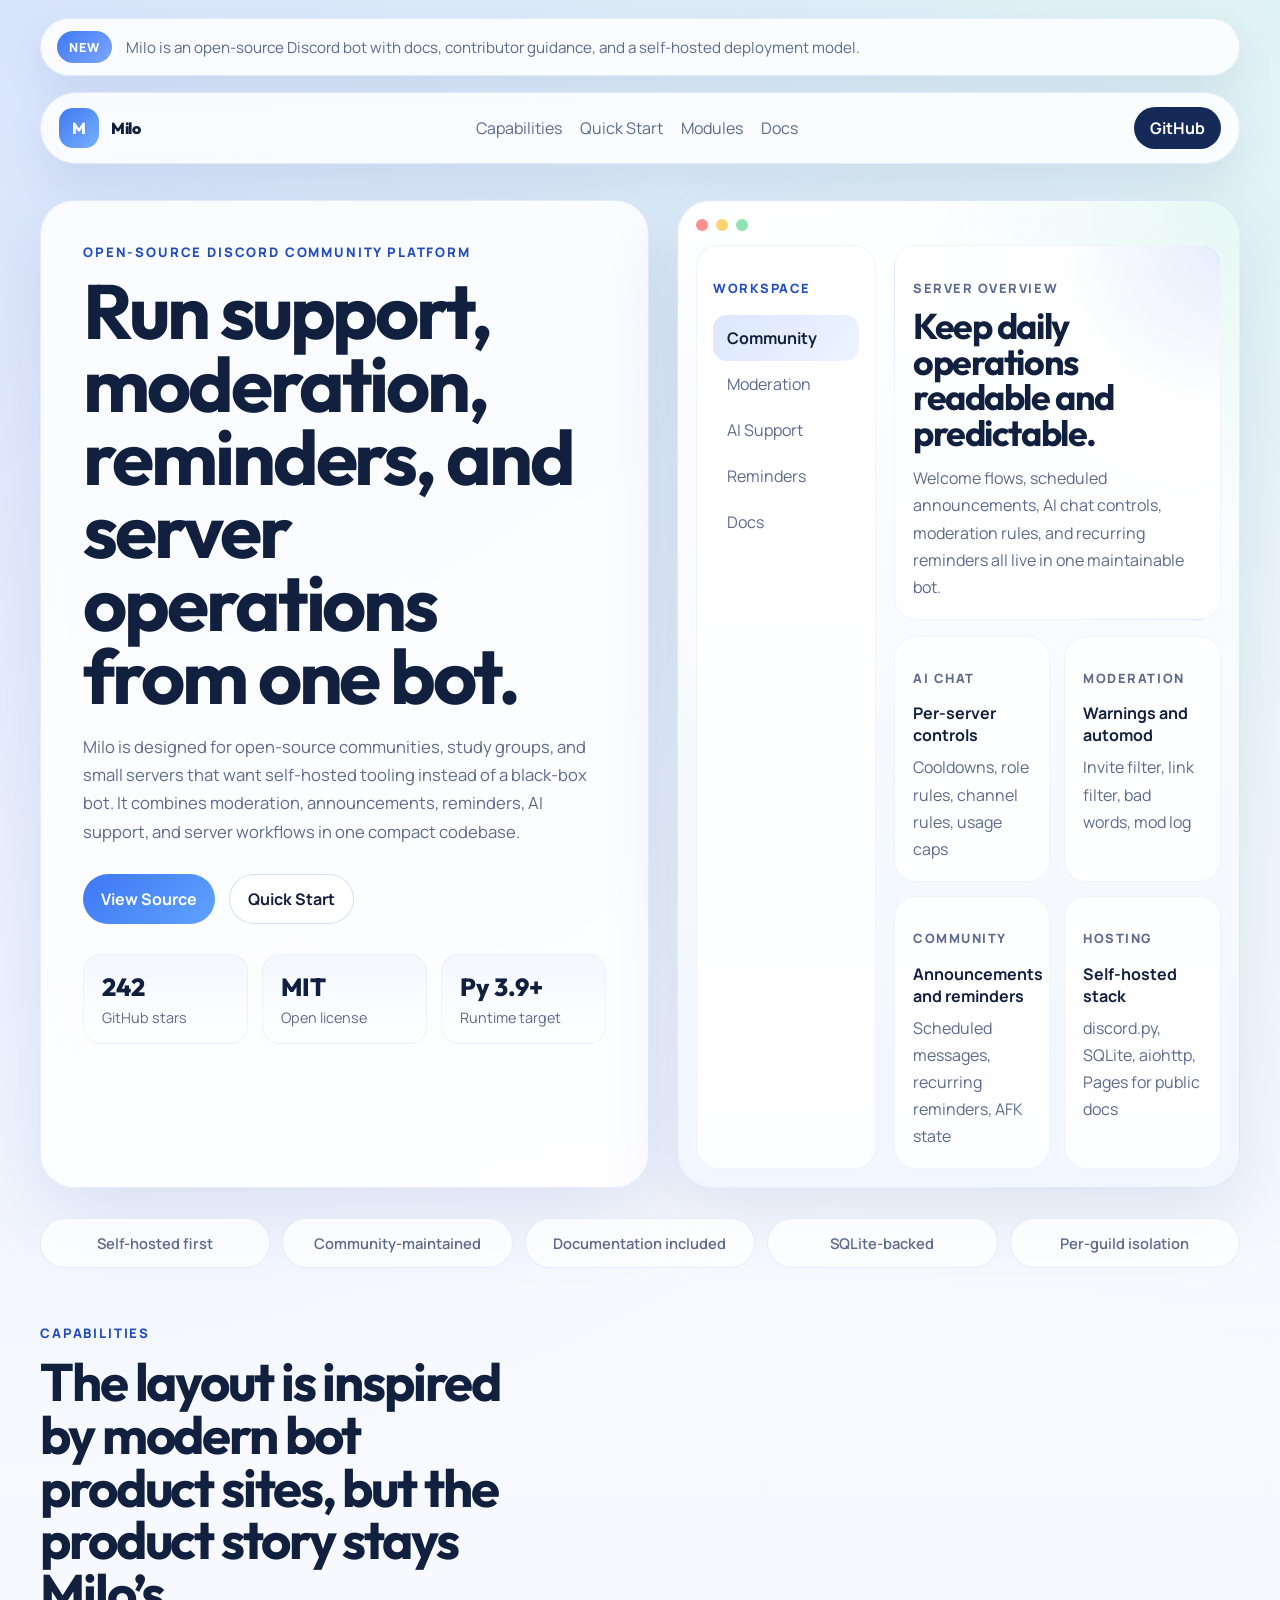
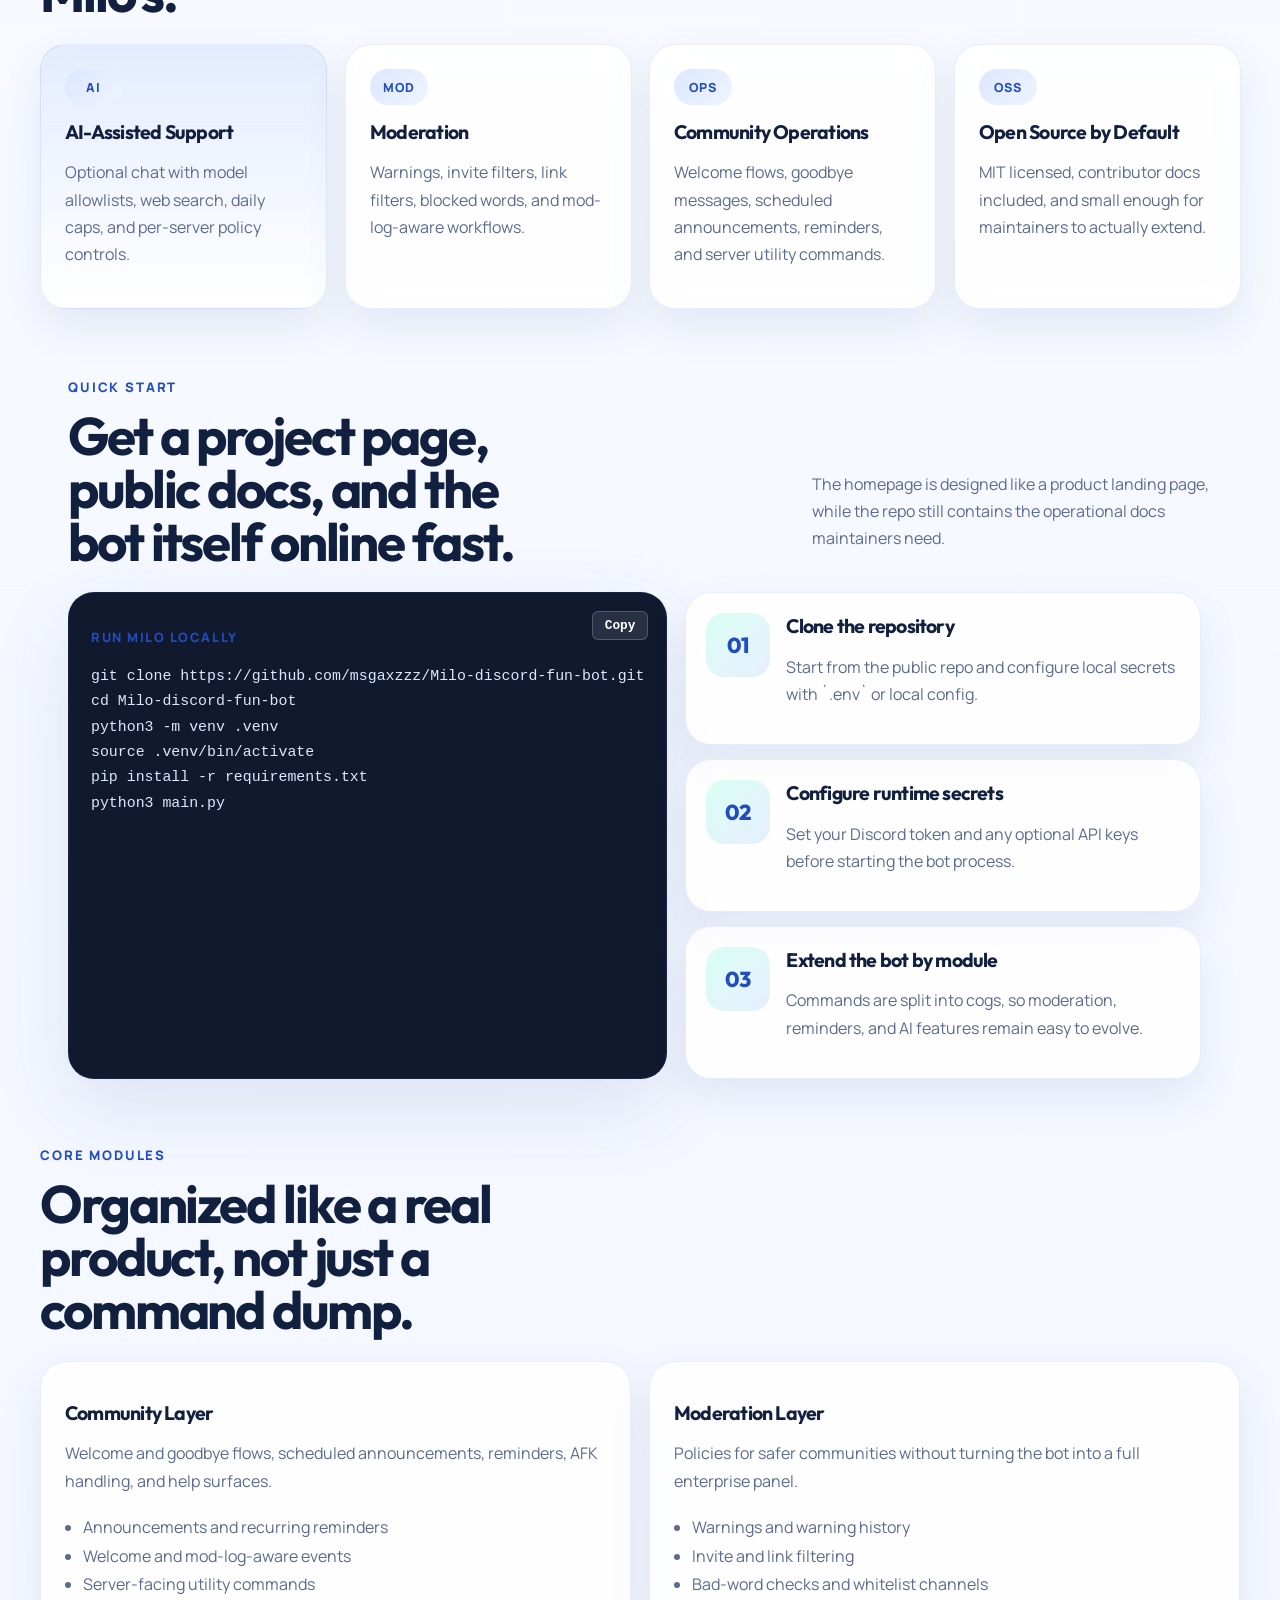
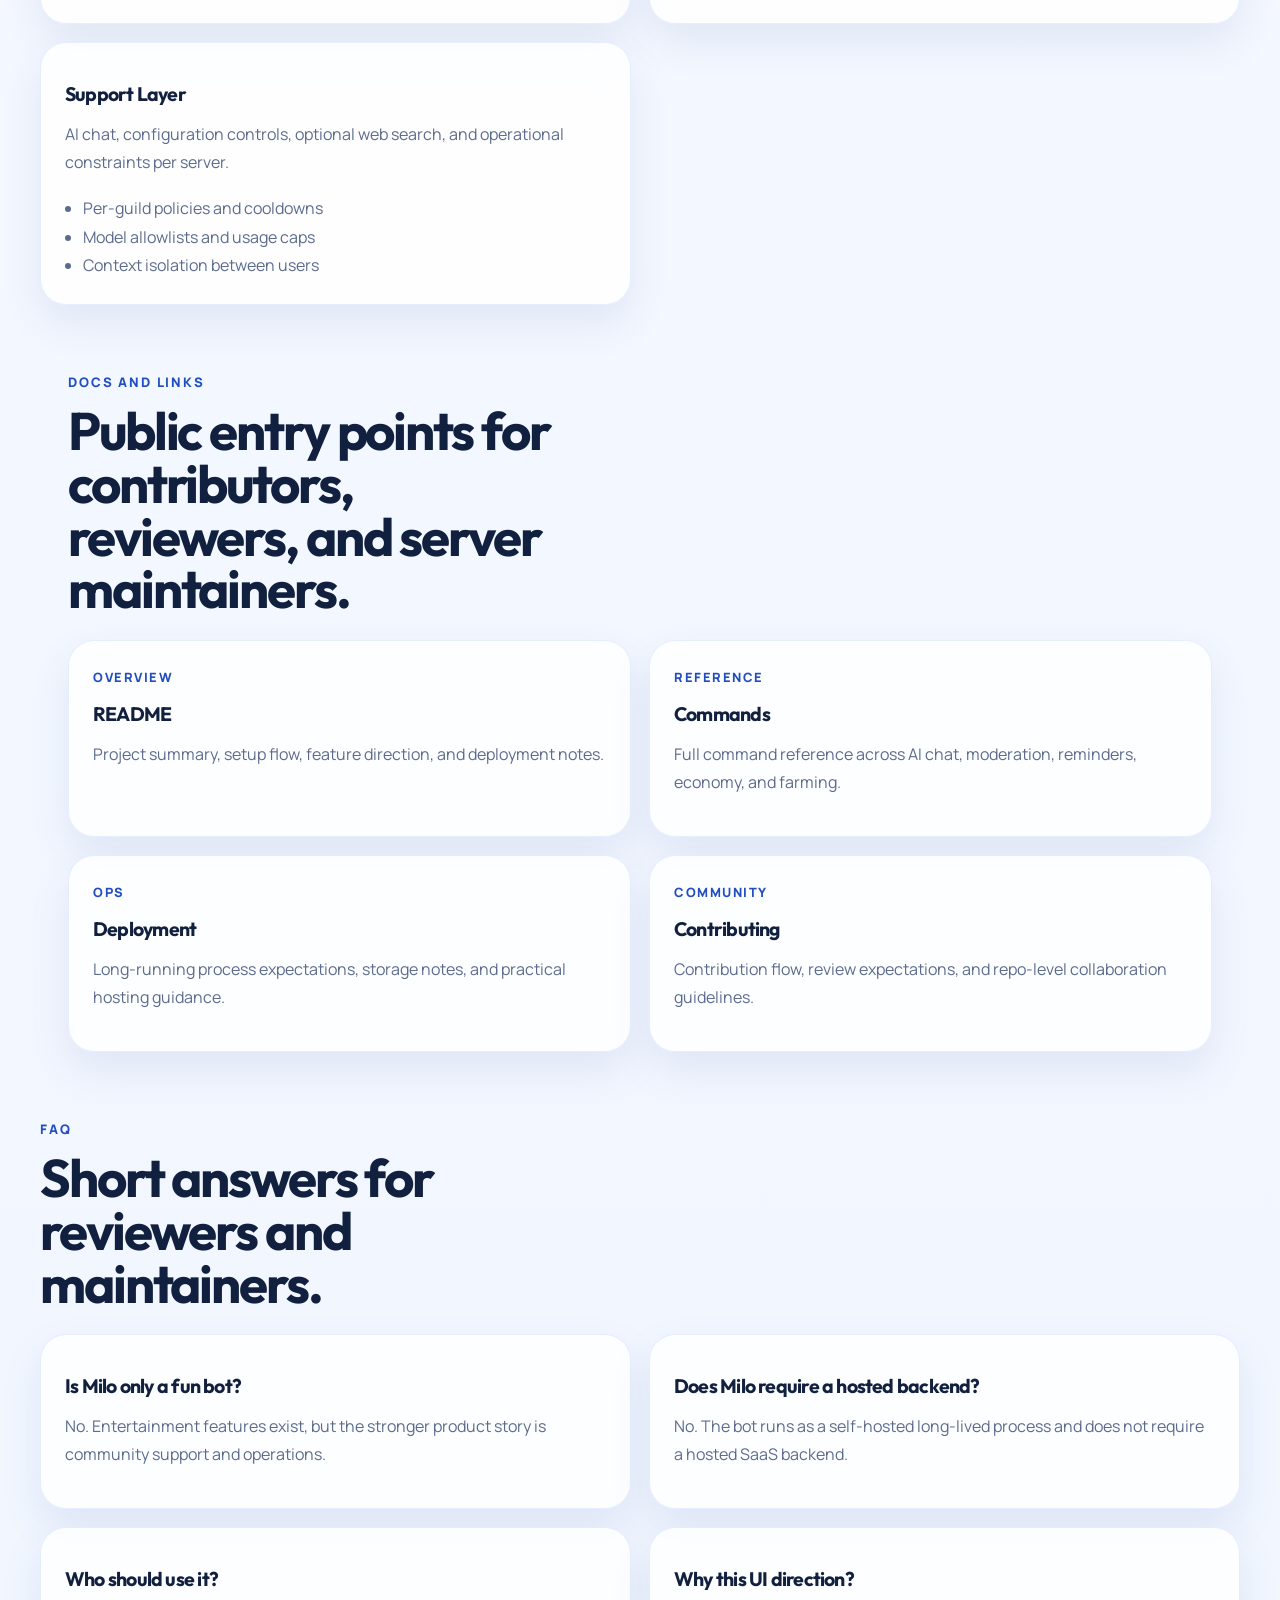
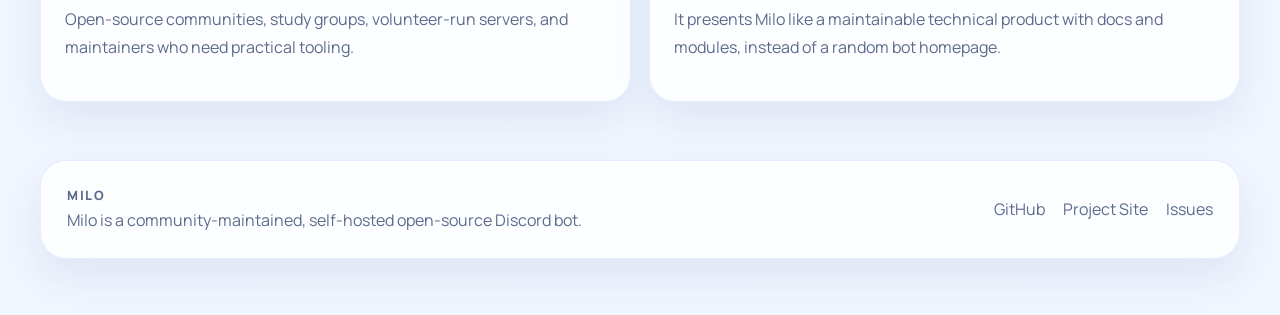
==== site/index.html @ 83d99997 "docs: add project site assets" ====
<!DOCTYPE html>
<html lang="en">
  <head>
    <meta charset="UTF-8" />
    <meta name="viewport" content="width=device-width, initial-scale=1.0" />
    <title>Milo | Community Operations for Discord</title>
    <meta
      name="description"
      content="Milo is an open-source Discord bot for community support, moderation, reminders, announcements, and self-hosted operations."
    />
    <meta property="og:title" content="Milo | Community Operations for Discord" />
    <meta
      property="og:description"
      content="An open-source Discord bot for community support, moderation, reminders, and operations."
    />
    <meta property="og:type" content="website" />
    <meta name="theme-color" content="#3e78f2" />
    <link rel="preconnect" href="https://fonts.googleapis.com" />
    <link rel="preconnect" href="https://fonts.gstatic.com" crossorigin />
    <link
      href="https://fonts.googleapis.com/css2?family=Outfit:wght@400;500;600;700;800&family=Manrope:wght@400;500;600;700&display=swap"
      rel="stylesheet"
    />
    <link rel="stylesheet" href="./styles.css" />
  </head>
  <body>
    <div class="page-noise" aria-hidden="true"></div>
    <div class="site-shell">
      <div class="announcement">
        <span class="announcement-badge">New</span>
        <p>Milo is an open-source Discord bot with docs, contributor guidance, and a self-hosted deployment model.</p>
      </div>

      <header class="topbar">
        <a class="brand" href="#top" aria-label="Milo home">
          <span class="brand-mark">M</span>
          <span class="brand-text">Milo</span>
        </a>
        <nav class="topnav" aria-label="Primary">
          <a href="#capabilities">Capabilities</a>
          <a href="#quick-start">Quick Start</a>
          <a href="#modules">Modules</a>
          <a href="#docs">Docs</a>
        </nav>
        <a
          class="nav-action"
          href="https://github.com/msgaxzzz/Milo-discord-fun-bot"
          target="_blank"
          rel="noreferrer"
        >
          GitHub
        </a>
      </header>

      <main id="top">
        <section class="hero">
          <div class="hero-copy animate-on-scroll">
            <p class="eyebrow">Open-Source Discord Community Platform</p>
            <h1>Run support, moderation, reminders, and server operations from one bot.</h1>
            <p class="hero-text">
              Milo is designed for open-source communities, study groups, and small servers that want self-hosted
              tooling instead of a black-box bot. It combines moderation, announcements, reminders, AI support, and
              server workflows in one compact codebase.
            </p>
            <div class="hero-actions">
              <a
                class="button button-primary"
                href="https://github.com/msgaxzzz/Milo-discord-fun-bot"
                target="_blank"
                rel="noreferrer"
              >
                View Source
              </a>
              <a class="button button-secondary" href="#quick-start">Quick Start</a>
            </div>
            <div class="hero-metrics">
              <article>
                <span class="metric-value">242</span>
                <span class="metric-label">GitHub stars</span>
              </article>
              <article>
                <span class="metric-value">MIT</span>
                <span class="metric-label">Open license</span>
              </article>
              <article>
                <span class="metric-value">Py 3.9+</span>
                <span class="metric-label">Runtime target</span>
              </article>
            </div>
          </div>

          <div class="hero-visual animate-on-scroll">
            <div class="hero-window">
              <div class="window-bar">
                <span></span>
                <span></span>
                <span></span>
              </div>
              <div class="window-body">
                <aside class="window-sidebar">
                  <p class="sidebar-label">Workspace</p>
                  <ul>
                    <li class="is-active">Community</li>
                    <li>Moderation</li>
                    <li>AI Support</li>
                    <li>Reminders</li>
                    <li>Docs</li>
                  </ul>
                </aside>
                <div class="window-main">
                  <div class="window-card window-card-hero">
                    <p class="window-kicker">Server overview</p>
                    <h2>Keep daily operations readable and predictable.</h2>
                    <p>
                      Welcome flows, scheduled announcements, AI chat controls, moderation rules, and recurring
                      reminders all live in one maintainable bot.
                    </p>
                  </div>
                  <div class="window-grid">
                    <article class="window-card">
                      <p class="window-kicker">AI Chat</p>
                      <strong>Per-server controls</strong>
                      <span>Cooldowns, role rules, channel rules, usage caps</span>
                    </article>
                    <article class="window-card">
                      <p class="window-kicker">Moderation</p>
                      <strong>Warnings and automod</strong>
                      <span>Invite filter, link filter, bad words, mod log</span>
                    </article>
                    <article class="window-card">
                      <p class="window-kicker">Community</p>
                      <strong>Announcements and reminders</strong>
                      <span>Scheduled messages, recurring reminders, AFK state</span>
                    </article>
                    <article class="window-card">
                      <p class="window-kicker">Hosting</p>
                      <strong>Self-hosted stack</strong>
                      <span>discord.py, SQLite, aiohttp, Pages for public docs</span>
                    </article>
                  </div>
                </div>
              </div>
            </div>
          </div>
        </section>

        <section class="trust-strip animate-on-scroll">
          <span>Self-hosted first</span>
          <span>Community-maintained</span>
          <span>Documentation included</span>
          <span>SQLite-backed</span>
          <span>Per-guild isolation</span>
        </section>

        <section class="section" id="capabilities">
          <div class="section-heading animate-on-scroll">
            <p class="eyebrow">Capabilities</p>
            <h2>The layout is inspired by modern bot product sites, but the product story stays Milo’s.</h2>
          </div>
          <div class="capability-grid">
            <article class="capability-card animate-on-scroll capability-card-primary">
              <div class="card-icon">AI</div>
              <h3>AI-Assisted Support</h3>
              <p>Optional chat with model allowlists, web search, daily caps, and per-server policy controls.</p>
            </article>
            <article class="capability-card animate-on-scroll">
              <div class="card-icon">MOD</div>
              <h3>Moderation</h3>
              <p>Warnings, invite filters, link filters, blocked words, and mod-log-aware workflows.</p>
            </article>
            <article class="capability-card animate-on-scroll">
              <div class="card-icon">OPS</div>
              <h3>Community Operations</h3>
              <p>Welcome flows, goodbye messages, scheduled announcements, reminders, and server utility commands.</p>
            </article>
            <article class="capability-card animate-on-scroll">
              <div class="card-icon">OSS</div>
              <h3>Open Source by Default</h3>
              <p>MIT licensed, contributor docs included, and small enough for maintainers to actually extend.</p>
            </article>
          </div>
        </section>

        <section class="section section-panel animate-on-scroll" id="quick-start">
          <div class="section-heading section-heading-inline">
            <div>
              <p class="eyebrow">Quick Start</p>
              <h2>Get a project page, public docs, and the bot itself online fast.</h2>
            </div>
            <p class="section-copy">
              The homepage is designed like a product landing page, while the repo still contains the operational docs
              maintainers need.
            </p>
          </div>
          <div class="quick-grid">
            <div class="quick-card">
              <p class="quick-label">Run Milo locally</p>
              <pre><button class="copy-btn" aria-label="Copy code">Copy</button><code>git clone https://github.com/msgaxzzz/Milo-discord-fun-bot.git
cd Milo-discord-fun-bot
python3 -m venv .venv
source .venv/bin/activate
pip install -r requirements.txt
python3 main.py</code></pre>
            </div>
            <div class="quick-steps">
              <article>
                <span>01</span>
                <div>
                  <h3>Clone the repository</h3>
                  <p>Start from the public repo and configure local secrets with `.env` or local config.</p>
                </div>
              </article>
              <article>
                <span>02</span>
                <div>
                  <h3>Configure runtime secrets</h3>
                  <p>Set your Discord token and any optional API keys before starting the bot process.</p>
                </div>
              </article>
              <article>
                <span>03</span>
                <div>
                  <h3>Extend the bot by module</h3>
                  <p>Commands are split into cogs, so moderation, reminders, and AI features remain easy to evolve.</p>
                </div>
              </article>
            </div>
          </div>
        </section>

        <section class="section" id="modules">
          <div class="section-heading animate-on-scroll">
            <p class="eyebrow">Core Modules</p>
            <h2>Organized like a real product, not just a command dump.</h2>
          </div>
          <div class="module-grid">
            <article class="module-card animate-on-scroll">
              <h3>Community Layer</h3>
              <p>Welcome and goodbye flows, scheduled announcements, reminders, AFK handling, and help surfaces.</p>
              <ul>
                <li>Announcements and recurring reminders</li>
                <li>Welcome and mod-log-aware events</li>
                <li>Server-facing utility commands</li>
              </ul>
            </article>
            <article class="module-card animate-on-scroll">
              <h3>Moderation Layer</h3>
              <p>Policies for safer communities without turning the bot into a full enterprise panel.</p>
              <ul>
                <li>Warnings and warning history</li>
                <li>Invite and link filtering</li>
                <li>Bad-word checks and whitelist channels</li>
              </ul>
            </article>
            <article class="module-card animate-on-scroll">
              <h3>Support Layer</h3>
              <p>AI chat, configuration controls, optional web search, and operational constraints per server.</p>
              <ul>
                <li>Per-guild policies and cooldowns</li>
                <li>Model allowlists and usage caps</li>
                <li>Context isolation between users</li>
              </ul>
            </article>
          </div>
        </section>

        <section class="section section-panel" id="docs">
          <div class="section-heading animate-on-scroll">
            <p class="eyebrow">Docs and Links</p>
            <h2>Public entry points for contributors, reviewers, and server maintainers.</h2>
          </div>
          <div class="docs-grid">
            <a
              class="docs-card animate-on-scroll"
              href="https://github.com/msgaxzzz/Milo-discord-fun-bot/blob/main/README.md"
              target="_blank"
              rel="noreferrer"
            >
              <span class="docs-tag">Overview</span>
              <h3>README</h3>
              <p>Project summary, setup flow, feature direction, and deployment notes.</p>
            </a>
            <a
              class="docs-card animate-on-scroll"
              href="https://github.com/msgaxzzz/Milo-discord-fun-bot/blob/main/docs/commands.md"
              target="_blank"
              rel="noreferrer"
            >
              <span class="docs-tag">Reference</span>
              <h3>Commands</h3>
              <p>Full command reference across AI chat, moderation, reminders, economy, and farming.</p>
            </a>
            <a
              class="docs-card animate-on-scroll"
              href="https://github.com/msgaxzzz/Milo-discord-fun-bot/blob/main/docs/deployment.md"
              target="_blank"
              rel="noreferrer"
            >
              <span class="docs-tag">Ops</span>
              <h3>Deployment</h3>
              <p>Long-running process expectations, storage notes, and practical hosting guidance.</p>
            </a>
            <a
              class="docs-card animate-on-scroll"
              href="https://github.com/msgaxzzz/Milo-discord-fun-bot/blob/main/CONTRIBUTING.md"
              target="_blank"
              rel="noreferrer"
            >
              <span class="docs-tag">Community</span>
              <h3>Contributing</h3>
              <p>Contribution flow, review expectations, and repo-level collaboration guidelines.</p>
            </a>
          </div>
        </section>

        <section class="section faq-section">
          <div class="section-heading animate-on-scroll">
            <p class="eyebrow">FAQ</p>
            <h2>Short answers for reviewers and maintainers.</h2>
          </div>
          <div class="faq-list">
            <article class="faq-item animate-on-scroll">
              <h3>Is Milo only a fun bot?</h3>
              <p>No. Entertainment features exist, but the stronger product story is community support and operations.</p>
            </article>
            <article class="faq-item animate-on-scroll">
              <h3>Does Milo require a hosted backend?</h3>
              <p>No. The bot runs as a self-hosted long-lived process and does not require a hosted SaaS backend.</p>
            </article>
            <article class="faq-item animate-on-scroll">
              <h3>Who should use it?</h3>
              <p>Open-source communities, study groups, volunteer-run servers, and maintainers who need practical tooling.</p>
            </article>
            <article class="faq-item animate-on-scroll">
              <h3>Why this UI direction?</h3>
              <p>It presents Milo like a maintainable technical product with docs and modules, instead of a random bot homepage.</p>
            </article>
          </div>
        </section>
      </main>

      <footer class="footer animate-on-scroll">
        <div>
          <p class="footer-title">Milo</p>
          <p>Milo is a community-maintained, self-hosted open-source Discord bot.</p>
        </div>
        <div class="footer-links">
          <a href="https://github.com/msgaxzzz/Milo-discord-fun-bot" target="_blank" rel="noreferrer">GitHub</a>
          <a href="https://milo-discord-bot.menice.dev" target="_blank" rel="noreferrer">Project Site</a>
          <a href="https://github.com/msgaxzzz/Milo-discord-fun-bot/issues" target="_blank" rel="noreferrer">Issues</a>
        </div>
      </footer>
    </div>
    <script src="./script.js"></script>
  </body>
</html>
---- site/styles.css ----
:root {
  --bg: #f5f8ff;
  --bg-secondary: #eef3ff;
  --surface: rgba(255, 255, 255, 0.84);
  --surface-strong: #ffffff;
  --surface-soft: rgba(246, 249, 255, 0.92);
  --ink: #12203f;
  --muted: #5c6b8d;
  --line: rgba(62, 120, 242, 0.12);
  --line-strong: rgba(62, 120, 242, 0.22);
  --accent: #3e78f2;
  --accent-strong: #214dc0;
  --accent-soft: #dce7ff;
  --mint: #3bc7a3;
  --mint-soft: #d9fff4;
  --shadow-lg: 0 28px 80px rgba(49, 77, 145, 0.12);
  --shadow-md: 0 18px 40px rgba(61, 88, 150, 0.1);
  --radius-2xl: 34px;
  --radius-xl: 26px;
  --radius-lg: 20px;
  --radius-md: 14px;
}

* {
  box-sizing: border-box;
}

html {
  scroll-behavior: smooth;
}

body {
  margin: 0;
  min-height: 100vh;
  font-family: "Manrope", sans-serif;
  color: var(--ink);
  background:
    radial-gradient(circle at top left, rgba(62, 120, 242, 0.18), transparent 28%),
    radial-gradient(circle at top right, rgba(59, 199, 163, 0.12), transparent 26%),
    linear-gradient(180deg, #fbfcff 0%, var(--bg) 48%, #f1f6ff 100%);
}

.page-noise {
  position: fixed;
  inset: 0;
  pointer-events: none;
  background-image:
    linear-gradient(rgba(255, 255, 255, 0.06) 1px, transparent 1px),
    linear-gradient(90deg, rgba(255, 255, 255, 0.06) 1px, transparent 1px);
  background-size: 28px 28px;
  opacity: 0.4;
  mask-image: radial-gradient(circle at center, black 35%, transparent 85%);
}

a {
  color: inherit;
  text-decoration: none;
}

.site-shell {
  position: relative;
  width: min(1200px, calc(100% - 32px));
  margin: 0 auto;
  padding: 18px 0 56px;
}

.announcement,
.topbar,
.hero-copy,
.hero-window,
.capability-card,
.quick-card,
.quick-steps article,
.module-card,
.docs-card,
.faq-item,
.footer,
.cloudflare-band {
  border: 1px solid var(--line);
  background: var(--surface);
  backdrop-filter: blur(14px);
  box-shadow: var(--shadow-md);
}

.announcement {
  display: flex;
  align-items: center;
  gap: 14px;
  padding: 12px 16px;
  border-radius: 999px;
  color: var(--muted);
}

.announcement p {
  margin: 0;
  font-size: 0.95rem;
}

.announcement-badge {
  display: inline-flex;
  align-items: center;
  justify-content: center;
  min-width: 52px;
  min-height: 32px;
  padding: 0 12px;
  border-radius: 999px;
  background: linear-gradient(135deg, var(--accent) 0%, #7ea8ff 100%);
  color: #fff;
  font-size: 0.78rem;
  font-weight: 800;
  letter-spacing: 0.08em;
  text-transform: uppercase;
}

.topbar {
  display: flex;
  align-items: center;
  justify-content: space-between;
  gap: 16px;
  margin-top: 16px;
  padding: 14px 18px;
  border-radius: 999px;
}

.brand {
  display: inline-flex;
  align-items: center;
  gap: 12px;
  font-family: "Outfit", sans-serif;
  font-weight: 800;
  letter-spacing: -0.02em;
}

.brand-mark {
  display: inline-grid;
  place-items: center;
  width: 40px;
  height: 40px;
  border-radius: 14px;
  background: linear-gradient(135deg, var(--accent) 0%, #79b0ff 100%);
  color: #fff;
}

.topnav {
  display: flex;
  flex-wrap: wrap;
  gap: 18px;
  color: var(--muted);
}

.topnav a:hover,
.footer-links a:hover {
  color: var(--ink);
}

.nav-action {
  display: inline-flex;
  align-items: center;
  justify-content: center;
  min-height: 42px;
  padding: 0 16px;
  border-radius: 999px;
  background: #152a59;
  color: #fff;
  font-weight: 700;
}

.hero {
  display: grid;
  grid-template-columns: 1.04fr 0.96fr;
  gap: 28px;
  padding: 36px 0 24px;
}

.hero-copy {
  padding: 42px;
  border-radius: var(--radius-2xl);
  box-shadow: var(--shadow-lg);
}

.eyebrow {
  margin: 0 0 14px;
  color: var(--accent-strong);
  font-size: 0.82rem;
  font-weight: 800;
  letter-spacing: 0.14em;
  text-transform: uppercase;
}

h1,
h2,
h3 {
  margin: 0;
  font-family: "Outfit", sans-serif;
  letter-spacing: -0.04em;
}

h1 {
  font-size: clamp(3rem, 6vw, 5.4rem);
  line-height: 0.95;
  max-width: 10.5ch;
}

h2 {
  font-size: clamp(2rem, 4.3vw, 3.3rem);
  line-height: 1;
  max-width: 14ch;
}

h3 {
  font-size: 1.22rem;
  line-height: 1.15;
}

.hero-text,
.section-copy,
.capability-card p,
.module-card p,
.docs-card p,
.faq-item p,
.footer p,
.cloudflare-copy p,
.quick-steps p,
.window-card p,
.window-card span {
  color: var(--muted);
  line-height: 1.7;
}

.hero-text {
  margin: 20px 0 0;
  max-width: 58ch;
  font-size: 1.04rem;
}

.hero-actions {
  display: flex;
  flex-wrap: wrap;
  gap: 14px;
  margin-top: 28px;
}

.button {
  display: inline-flex;
  align-items: center;
  justify-content: center;
  min-height: 50px;
  padding: 0 18px;
  border-radius: 999px;
  font-weight: 700;
  transition: transform 180ms ease, background-color 180ms ease, border-color 180ms ease;
}

.button:hover,
.nav-action:hover {
  transform: translateY(-1px);
}

.button-primary {
  background: linear-gradient(135deg, var(--accent) 0%, #5fa2ff 100%);
  color: #fff;
}

.button-secondary {
  border: 1px solid var(--line-strong);
  background: rgba(255, 255, 255, 0.88);
}

.hero-metrics {
  display: grid;
  grid-template-columns: repeat(3, minmax(0, 1fr));
  gap: 14px;
  margin-top: 30px;
}

.hero-metrics article {
  padding: 16px 18px;
  border-radius: 18px;
  background: linear-gradient(180deg, rgba(243, 248, 255, 0.95), rgba(255, 255, 255, 0.92));
  border: 1px solid rgba(62, 120, 242, 0.08);
}

.metric-value {
  display: block;
  font-family: "Outfit", sans-serif;
  font-size: 1.55rem;
  font-weight: 800;
}

.metric-label {
  display: block;
  margin-top: 6px;
  color: var(--muted);
  font-size: 0.9rem;
}

.hero-visual {
  display: flex;
  align-items: stretch;
}

.hero-window {
  width: 100%;
  padding: 18px;
  border-radius: var(--radius-2xl);
  box-shadow: var(--shadow-lg);
  background:
    radial-gradient(circle at top right, rgba(59, 199, 163, 0.12), transparent 28%),
    linear-gradient(180deg, rgba(255, 255, 255, 0.95), rgba(240, 246, 255, 0.95));
}

.window-bar {
  display: flex;
  gap: 8px;
  padding-bottom: 14px;
}

.window-bar span {
  width: 12px;
  height: 12px;
  border-radius: 999px;
  background: #d5def2;
}

.window-bar span:first-child {
  background: #ff8f8f;
}

.window-bar span:nth-child(2) {
  background: #ffd36f;
}

.window-bar span:nth-child(3) {
  background: #8fe2b1;
}

.window-body {
  display: grid;
  grid-template-columns: 180px 1fr;
  gap: 18px;
}

.window-sidebar,
.window-card {
  border-radius: 22px;
  border: 1px solid rgba(62, 120, 242, 0.08);
  background: rgba(255, 255, 255, 0.86);
}

.window-sidebar {
  padding: 20px 16px;
}

.sidebar-label,
.window-kicker,
.quick-label,
.docs-tag,
.footer-title {
  font-size: 0.8rem;
  font-weight: 800;
  letter-spacing: 0.12em;
  text-transform: uppercase;
}

.sidebar-label,
.window-kicker,
.quick-label,
.docs-tag {
  color: var(--accent-strong);
}

.window-sidebar ul {
  padding: 0;
  margin: 18px 0 0;
  list-style: none;
}

.window-sidebar li {
  padding: 12px 14px;
  border-radius: 14px;
  color: var(--muted);
}

.window-sidebar li.is-active {
  background: linear-gradient(135deg, var(--accent-soft) 0%, #edf4ff 100%);
  color: var(--ink);
  font-weight: 700;
}

.window-main {
  display: grid;
  gap: 16px;
}

.window-card {
  padding: 18px;
}

.window-card-hero {
  background:
    radial-gradient(circle at top right, rgba(62, 120, 242, 0.12), transparent 32%),
    rgba(255, 255, 255, 0.94);
}

.window-card-hero h2 {
  margin-top: 8px;
  max-width: 12ch;
  font-size: clamp(1.7rem, 2.8vw, 2.4rem);
}

.window-card-hero p {
  margin: 14px 0 0;
}

.window-grid {
  display: grid;
  grid-template-columns: repeat(2, minmax(0, 1fr));
  gap: 14px;
}

.window-card strong {
  display: block;
  margin-top: 10px;
  font-size: 1rem;
}

.window-card span {
  display: block;
  margin-top: 8px;
}

.trust-strip {
  display: grid;
  grid-template-columns: repeat(5, minmax(0, 1fr));
  gap: 12px;
  margin: 6px 0 22px;
}

.trust-strip span {
  padding: 14px 16px;
  border-radius: 999px;
  border: 1px solid var(--line);
  background: rgba(255, 255, 255, 0.76);
  text-align: center;
  color: var(--muted);
  font-size: 0.92rem;
  font-weight: 600;
}

.section {
  padding: 34px 0;
}

.section-panel,
.cloudflare-band {
  padding: 34px 28px;
  border-radius: var(--radius-2xl);
}

.section-heading {
  margin-bottom: 24px;
}

.section-heading-inline {
  display: flex;
  align-items: flex-end;
  justify-content: space-between;
  gap: 20px;
}

.section-copy {
  max-width: 40ch;
}

.capability-grid,
.module-grid,
.docs-grid,
.faq-list {
  display: grid;
  gap: 18px;
}

.capability-grid {
  grid-template-columns: repeat(4, minmax(0, 1fr));
}

.module-grid,
.docs-grid,
.faq-list {
  grid-template-columns: repeat(2, minmax(0, 1fr));
}

.capability-card,
.quick-card,
.quick-steps article,
.module-card,
.docs-card,
.faq-item {
  border-radius: var(--radius-xl);
}

.capability-card,
.module-card,
.docs-card,
.faq-item {
  padding: 24px;
}

.capability-card-primary {
  background:
    linear-gradient(180deg, rgba(62, 120, 242, 0.14), rgba(255, 255, 255, 0.92)),
    rgba(255, 255, 255, 0.88);
}

.card-icon {
  display: inline-flex;
  align-items: center;
  justify-content: center;
  min-width: 58px;
  min-height: 36px;
  padding: 0 12px;
  border-radius: 999px;
  background: linear-gradient(135deg, var(--accent-soft) 0%, #eef4ff 100%);
  color: var(--accent-strong);
  font-size: 0.78rem;
  font-weight: 800;
  letter-spacing: 0.1em;
}

.capability-card h3,
.module-card h3,
.docs-card h3,
.faq-item h3 {
  margin-top: 16px;
}

.quick-grid {
  display: grid;
  grid-template-columns: 1.02fr 0.98fr;
  gap: 18px;
}

.quick-card {
  padding: 22px;
  background: #10192e;
  color: #f5f8ff;
  box-shadow: var(--shadow-lg);
}

.quick-card pre {
  margin: 18px 0 0;
  overflow-x: auto;
  font-family: ui-monospace, SFMono-Regular, Menlo, Monaco, Consolas, "Liberation Mono", monospace;
  font-size: 0.93rem;
  line-height: 1.7;
}

.quick-card code {
  color: #dce7ff;
}

.quick-steps {
  display: grid;
  gap: 14px;
}

.quick-steps article {
  display: grid;
  grid-template-columns: 64px 1fr;
  gap: 16px;
  padding: 20px;
}

.quick-steps span {
  display: inline-grid;
  place-items: center;
  width: 64px;
  height: 64px;
  border-radius: 18px;
  background: linear-gradient(135deg, var(--mint-soft) 0%, rgba(62, 120, 242, 0.12) 100%);
  color: var(--accent-strong);
  font-family: "Outfit", sans-serif;
  font-size: 1.35rem;
  font-weight: 800;
}

.quick-steps h3 {
  margin-top: 2px;
}

.module-card ul {
  padding-left: 18px;
  margin: 18px 0 0;
  color: var(--muted);
  line-height: 1.8;
}

.docs-card {
  transition: transform 180ms ease, border-color 180ms ease, background-color 180ms ease;
}

.docs-card:hover,
.capability-card:hover,
.module-card:hover {
  transform: translateY(-2px);
  border-color: var(--line-strong);
  background: rgba(255, 255, 255, 0.94);
}

.cloudflare-band {
  display: grid;
  grid-template-columns: 1.02fr 0.98fr;
  gap: 20px;
  background:
    radial-gradient(circle at top right, rgba(59, 199, 163, 0.12), transparent 28%),
    linear-gradient(180deg, rgba(246, 250, 255, 0.92), rgba(239, 246, 255, 0.92));
}

.cloudflare-copy h2 {
  max-width: 13ch;
}

.cloudflare-stack {
  display: grid;
  grid-template-columns: repeat(2, minmax(0, 1fr));
  gap: 14px;
}

.cloudflare-stack article {
  padding: 20px;
  border-radius: 22px;
  border: 1px solid rgba(62, 120, 242, 0.1);
  background: rgba(255, 255, 255, 0.88);
}

.cloudflare-stack strong {
  display: block;
  font-family: "Outfit", sans-serif;
  font-size: 1.05rem;
}

.cloudflare-stack span {
  display: block;
  margin-top: 8px;
  color: var(--muted);
  line-height: 1.6;
}

.footer {
  display: flex;
  align-items: center;
  justify-content: space-between;
  gap: 16px;
  margin-top: 24px;
  padding: 24px 26px;
  border-radius: var(--radius-xl);
}

.footer-title {
  margin: 0 0 8px;
  color: var(--ink);
}

.footer p {
  margin: 0;
}

.footer-links {
  display: flex;
  flex-wrap: wrap;
  gap: 18px;
  color: var(--muted);
}

@media (max-width: 1100px) {
  .hero,
  .quick-grid,
  .cloudflare-band {
    grid-template-columns: 1fr;
  }

  .capability-grid {
    grid-template-columns: repeat(2, minmax(0, 1fr));
  }

  .window-body {
    grid-template-columns: 1fr;
  }

  .window-sidebar ul {
    display: flex;
    flex-wrap: wrap;
    gap: 10px;
  }
}

@media (max-width: 860px) {
  .topbar,
  .section-heading-inline,
  .footer {
    flex-direction: column;
    align-items: flex-start;
  }

  .topnav {
    gap: 12px;
  }

  .trust-strip,
  .module-grid,
  .docs-grid,
  .faq-list,
  .cloudflare-stack {
    grid-template-columns: 1fr;
  }

  .hero-metrics,
  .window-grid {
    grid-template-columns: 1fr;
  }
}

@media (max-width: 640px) {
  .site-shell {
    width: min(100% - 20px, 1200px);
  }

  .announcement,
  .topbar,
  .hero-copy,
  .hero-window,
  .section-panel,
  .cloudflare-band,
  .footer {
    border-radius: 24px;
  }

  .hero-copy,
  .hero-window,
  .section-panel,
  .cloudflare-band {
    padding: 22px;
  }

  .capability-grid {
    grid-template-columns: 1fr;
  }

  .quick-steps article {
    grid-template-columns: 1fr;
  }

  .quick-steps span {
    width: 56px;
    height: 56px;
  }

  h1 {
    max-width: none;
    font-size: clamp(2.4rem, 11vw, 4rem);
  }
}

/* --- Animations --- */

/* Scroll Animation Base State */
.animate-on-scroll {
  opacity: 0;
  transform: translateY(30px);
  transition: opacity 0.8s cubic-bezier(0.25, 0.46, 0.45, 0.94), transform 0.8s cubic-bezier(0.25, 0.46, 0.45, 0.94);
  will-change: opacity, transform;
}

/* Scroll Animation Triggered State */
.is-visible {
  opacity: 1;
  transform: translateY(0);
}

/* Float Animation */
@keyframes float {
  0% { transform: translateY(0px); }
  50% { transform: translateY(-12px); }
  100% { transform: translateY(0px); }
}

.hero-window {
  animation: float 6s ease-in-out infinite;
}

/* Enhanced Hover Effects */
.capability-card, .module-card, .docs-card, .quick-card {
  transition: transform 0.4s cubic-bezier(0.34, 1.56, 0.64, 1), 
              box-shadow 0.4s ease, 
              border-color 0.4s ease, 
              background-color 0.4s ease;
}

.capability-card:hover, .module-card:hover, .docs-card:hover {
  transform: translateY(-6px) scale(1.02);
  box-shadow: 0 30px 60px -12px rgba(50, 50, 93, 0.25), 0 18px 36px -18px rgba(0, 0, 0, 0.3);
  border-color: var(--accent);
  z-index: 10;
}

.button:active {
  transform: scale(0.96);
}

/* Smooth anchor scrolling offset for fixed header */
html {
  scroll-padding-top: 100px;
}

/* Staggered Delays for Grid Items */
.capability-grid .animate-on-scroll:nth-child(1) { transition-delay: 0.1s; }
.capability-grid .animate-on-scroll:nth-child(2) { transition-delay: 0.2s; }
.capability-grid .animate-on-scroll:nth-child(3) { transition-delay: 0.3s; }
.capability-grid .animate-on-scroll:nth-child(4) { transition-delay: 0.4s; }

.module-grid .animate-on-scroll:nth-child(1) { transition-delay: 0.1s; }
.module-grid .animate-on-scroll:nth-child(2) { transition-delay: 0.2s; }

.docs-grid .animate-on-scroll:nth-child(1) { transition-delay: 0.1s; }
.docs-grid .animate-on-scroll:nth-child(2) { transition-delay: 0.2s; }
.docs-grid .animate-on-scroll:nth-child(3) { transition-delay: 0.3s; }
.docs-grid .animate-on-scroll:nth-child(4) { transition-delay: 0.4s; }

/* FAQ Staggered Delays */
.faq-list .animate-on-scroll:nth-child(1) { transition-delay: 0.1s; }
.faq-list .animate-on-scroll:nth-child(2) { transition-delay: 0.2s; }
.faq-list .animate-on-scroll:nth-child(3) { transition-delay: 0.3s; }
.faq-list .animate-on-scroll:nth-child(4) { transition-delay: 0.4s; }

/* --- Accessibility (Reduced Motion) --- */
@media (prefers-reduced-motion: reduce) {
  * {
    animation-duration: 0.01ms !important;
    animation-iteration-count: 1 !important;
    transition-duration: 0.01ms !important;
    scroll-behavior: auto !important;
  }
  
  .animate-on-scroll {
    opacity: 1 !important;
    transform: none !important;
    transition: none !important;
  }
}

/* --- Code Block Copy Button --- */
.quick-card {
  position: relative;
}

.copy-btn {
  position: absolute;
  top: 18px;
  right: 18px;
  padding: 6px 12px;
  background: rgba(255, 255, 255, 0.1);
  border: 1px solid rgba(255, 255, 255, 0.2);
  border-radius: 6px;
  color: #fff;
  font-family: inherit;
  font-size: 0.8rem;
  font-weight: 600;
  cursor: pointer;
  transition: all 0.2s ease;
  z-index: 5;
}

.copy-btn:hover {
  background: rgba(255, 255, 255, 0.2);
}

.copy-btn.copied {
  background: var(--mint);
  color: #10192e;
  border-color: transparent;
}

/* --- Active Navigation State --- */
.topnav a {
  position: relative;
}

.topnav a::after {
  content: '';
  position: absolute;
  bottom: -4px;
  left: 0;
  width: 100%;
  height: 2px;
  background: var(--accent);
  border-radius: 99px;
  transform: scaleX(0);
  transition: transform 0.2s ease;
  transform-origin: center;
}

.topnav a:hover::after {
  transform: scaleX(0.5);
  background: var(--line-strong);
}

.topnav a.active {
  color: var(--accent-strong);
  font-weight: 700;
}

.topnav a.active::after {
  transform: scaleX(1);
  background: var(--accent);
}
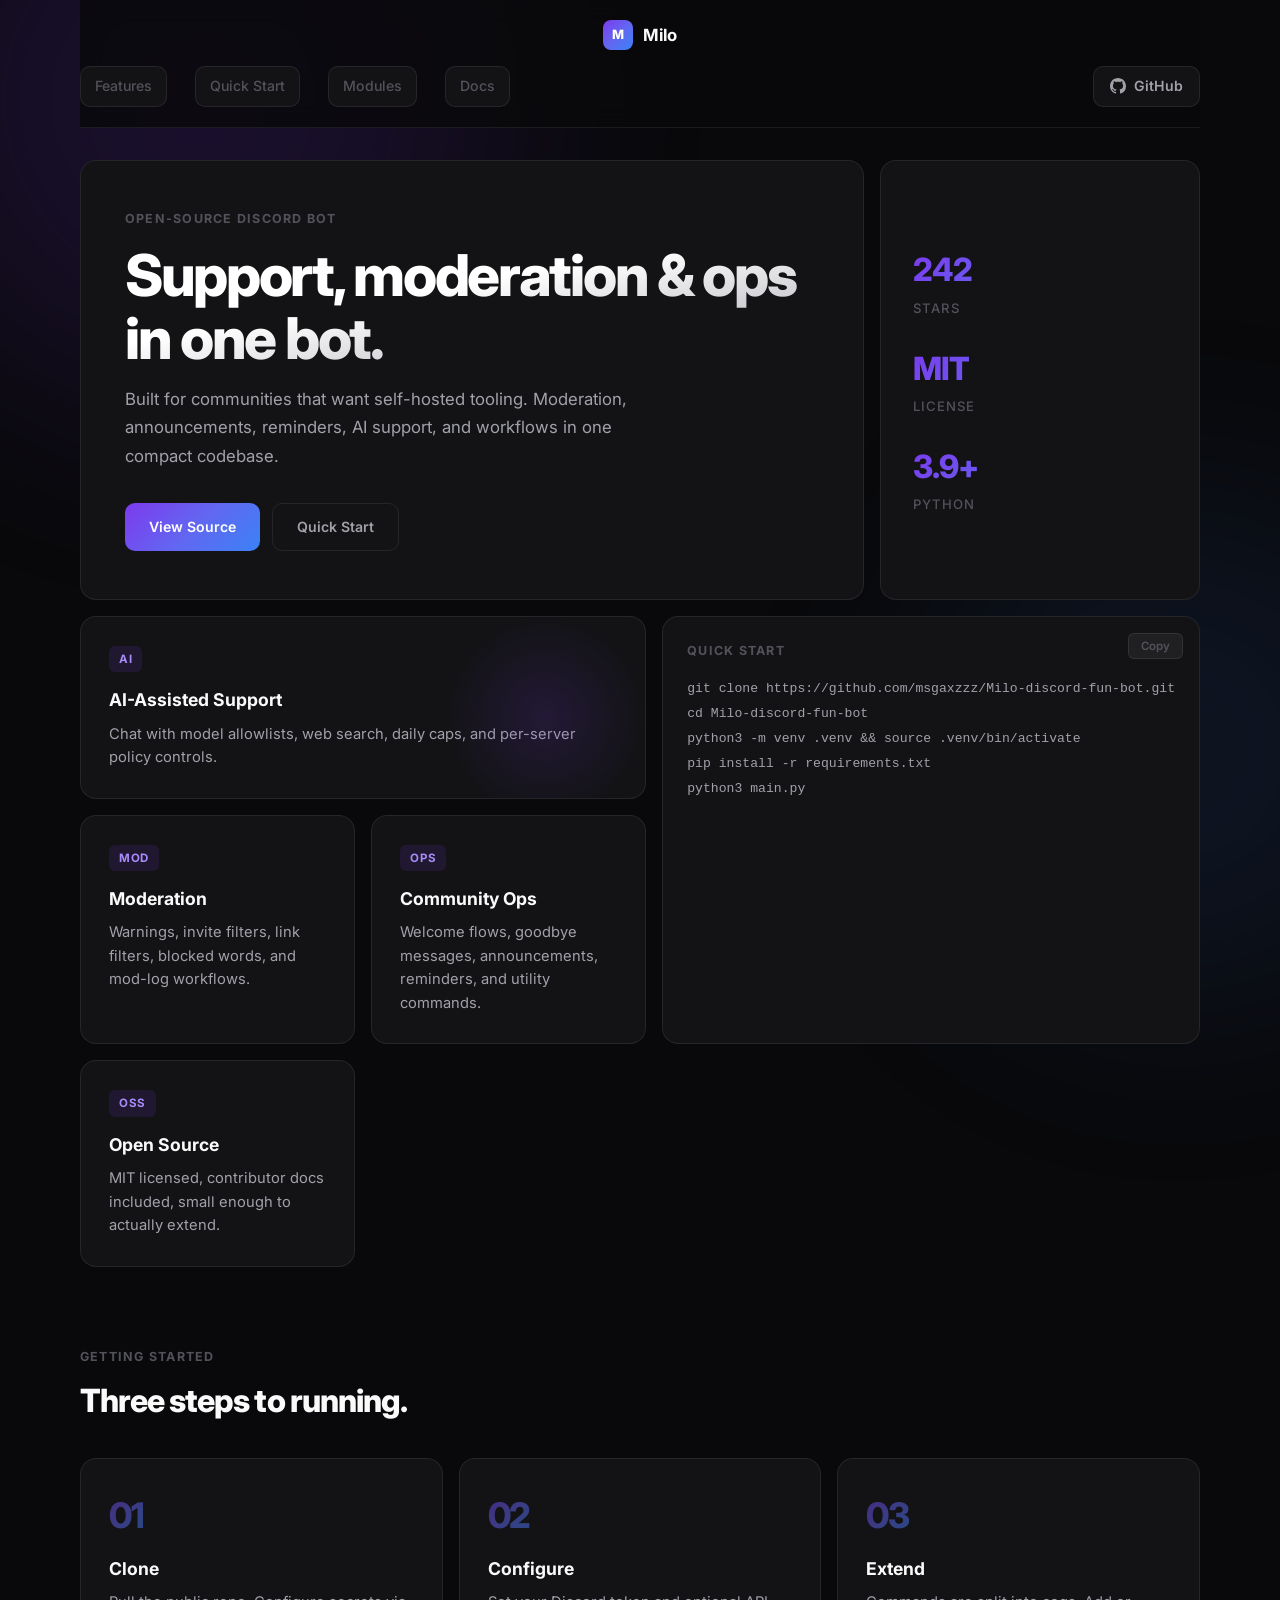
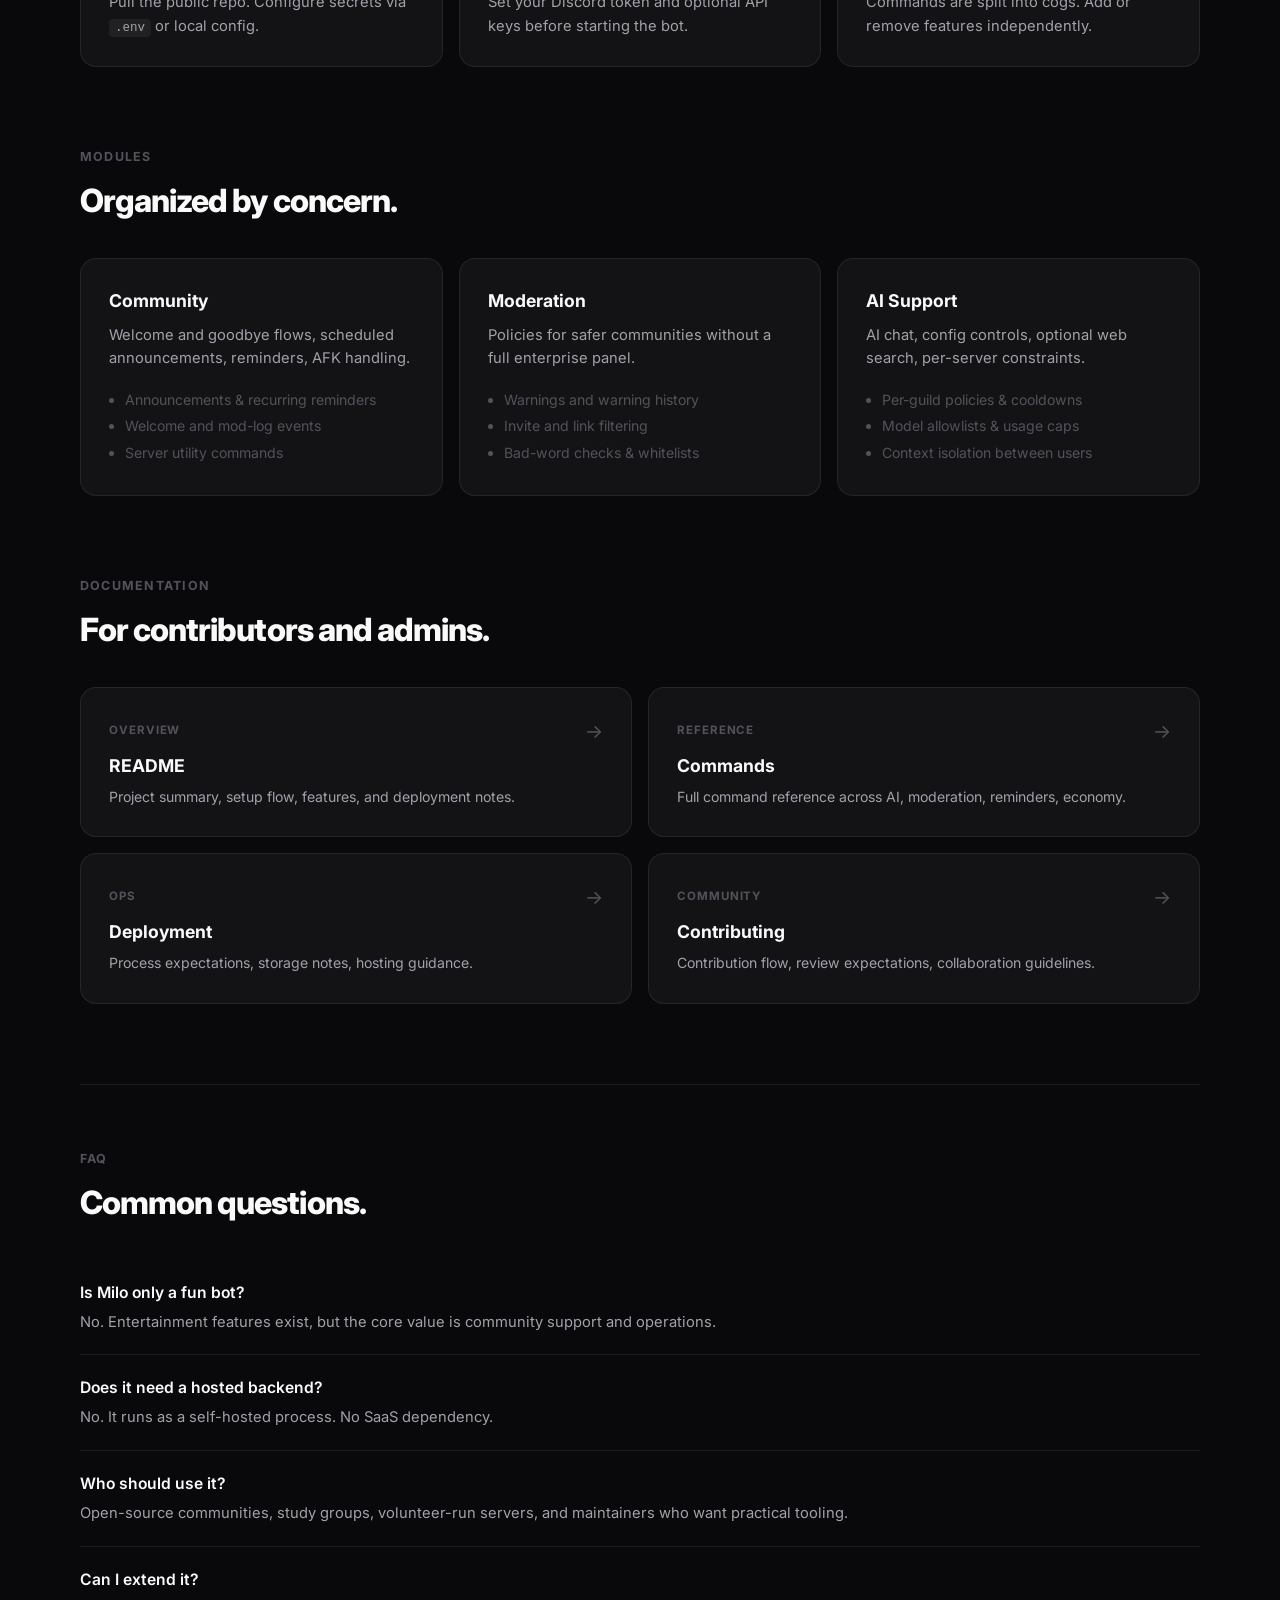
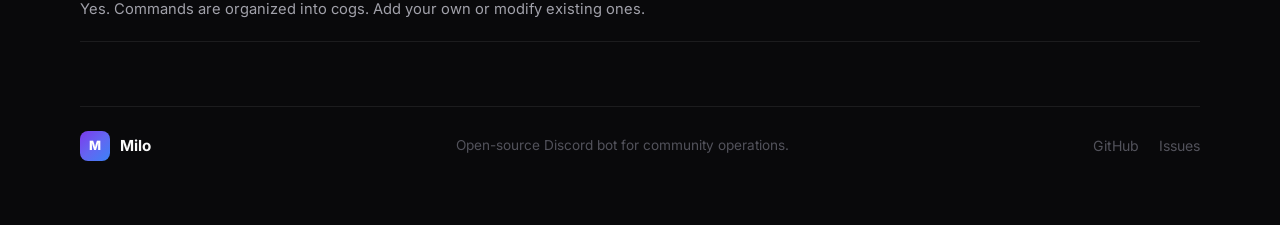
==== commit 72a9dd2f: "Update site layout and mobile navigation" ====
--- a/site/index.html
+++ b/site/index.html
@@ -14,339 +14,239 @@
       content="An open-source Discord bot for community support, moderation, reminders, and operations."
     />
     <meta property="og:type" content="website" />
-    <meta name="theme-color" content="#3e78f2" />
+    <meta name="theme-color" content="#09090b" />
+    <script>
+      document.documentElement.classList.add('js');
+    </script>
     <link rel="preconnect" href="https://fonts.googleapis.com" />
     <link rel="preconnect" href="https://fonts.gstatic.com" crossorigin />
-    <link
-      href="https://fonts.googleapis.com/css2?family=Outfit:wght@400;500;600;700;800&family=Manrope:wght@400;500;600;700&display=swap"
-      rel="stylesheet"
-    />
+    <link href="https://fonts.googleapis.com/css2?family=Inter:wght@400;500;600;700;800&display=swap" rel="stylesheet" />
     <link rel="stylesheet" href="./styles.css" />
   </head>
   <body>
-    <div class="page-noise" aria-hidden="true"></div>
+    <div class="glow glow-1" aria-hidden="true"></div>
+    <div class="glow glow-2" aria-hidden="true"></div>
+
     <div class="site-shell">
-      <div class="announcement">
-        <span class="announcement-badge">New</span>
-        <p>Milo is an open-source Discord bot with docs, contributor guidance, and a self-hosted deployment model.</p>
-      </div>
-
       <header class="topbar">
         <a class="brand" href="#top" aria-label="Milo home">
           <span class="brand-mark">M</span>
-          <span class="brand-text">Milo</span>
+          <span>Milo</span>
         </a>
         <nav class="topnav" aria-label="Primary">
-          <a href="#capabilities">Capabilities</a>
-          <a href="#quick-start">Quick Start</a>
-          <a href="#modules">Modules</a>
-          <a href="#docs">Docs</a>
+          <a class="nav-chip" href="#features">Features</a>
+          <a class="nav-chip" href="#start">Quick Start</a>
+          <a class="nav-chip" href="#modules">Modules</a>
+          <a class="nav-chip" href="#docs">Docs</a>
         </nav>
-        <a
-          class="nav-action"
-          href="https://github.com/msgaxzzz/Milo-discord-fun-bot"
-          target="_blank"
-          rel="noreferrer"
-        >
-          GitHub
-        </a>
+        <div class="topbar-actions">
+          <a
+            class="btn btn-nav"
+            href="https://github.com/msgaxzzz/Milo-discord-fun-bot"
+            target="_blank"
+            rel="noreferrer"
+          >
+            <svg width="16" height="16" viewBox="0 0 16 16" fill="currentColor"><path d="M8 0C3.58 0 0 3.58 0 8c0 3.54 2.29 6.53 5.47 7.59.4.07.55-.17.55-.38 0-.19-.01-.82-.01-1.49-2.01.37-2.53-.49-2.69-.94-.09-.23-.48-.94-.82-1.13-.28-.15-.68-.52-.01-.53.63-.01 1.08.58 1.23.82.72 1.21 1.87.87 2.33.66.07-.52.28-.87.51-1.07-1.78-.2-3.64-.89-3.64-3.95 0-.87.31-1.59.82-2.15-.08-.2-.36-1.02.08-2.12 0 0 .67-.21 2.2.82.64-.18 1.32-.27 2-.27.68 0 1.36.09 2 .27 1.53-1.04 2.2-.82 2.2-.82.44 1.1.16 1.92.08 2.12.51.56.82 1.27.82 2.15 0 3.07-1.87 3.75-3.65 3.95.29.25.54.73.54 1.48 0 1.07-.01 1.93-.01 2.2 0 .21.15.46.55.38A8.013 8.013 0 0016 8c0-4.42-3.58-8-8-8z"/></svg>
+            GitHub
+          </a>
+        </div>
       </header>
 
       <main id="top">
-        <section class="hero">
-          <div class="hero-copy animate-on-scroll">
-            <p class="eyebrow">Open-Source Discord Community Platform</p>
-            <h1>Run support, moderation, reminders, and server operations from one bot.</h1>
-            <p class="hero-text">
-              Milo is designed for open-source communities, study groups, and small servers that want self-hosted
-              tooling instead of a black-box bot. It combines moderation, announcements, reminders, AI support, and
-              server workflows in one compact codebase.
+        <!-- Hero Bento -->
+        <section class="bento-hero">
+          <div class="card card-hero animate-on-scroll">
+            <p class="label">Open-Source Discord Bot</p>
+            <h1>Support, moderation &amp; ops in one bot.</h1>
+            <p class="sub">
+              Built for communities that want self-hosted tooling. Moderation, announcements, reminders,
+              AI support, and workflows in one compact codebase.
             </p>
             <div class="hero-actions">
-              <a
-                class="button button-primary"
-                href="https://github.com/msgaxzzz/Milo-discord-fun-bot"
-                target="_blank"
-                rel="noreferrer"
-              >
-                View Source
-              </a>
-              <a class="button button-secondary" href="#quick-start">Quick Start</a>
-            </div>
-            <div class="hero-metrics">
-              <article>
-                <span class="metric-value">242</span>
-                <span class="metric-label">GitHub stars</span>
-              </article>
-              <article>
-                <span class="metric-value">MIT</span>
-                <span class="metric-label">Open license</span>
-              </article>
-              <article>
-                <span class="metric-value">Py 3.9+</span>
-                <span class="metric-label">Runtime target</span>
-              </article>
-            </div>
-          </div>
-
-          <div class="hero-visual animate-on-scroll">
-            <div class="hero-window">
-              <div class="window-bar">
-                <span></span>
-                <span></span>
-                <span></span>
-              </div>
-              <div class="window-body">
-                <aside class="window-sidebar">
-                  <p class="sidebar-label">Workspace</p>
-                  <ul>
-                    <li class="is-active">Community</li>
-                    <li>Moderation</li>
-                    <li>AI Support</li>
-                    <li>Reminders</li>
-                    <li>Docs</li>
-                  </ul>
-                </aside>
-                <div class="window-main">
-                  <div class="window-card window-card-hero">
-                    <p class="window-kicker">Server overview</p>
-                    <h2>Keep daily operations readable and predictable.</h2>
-                    <p>
-                      Welcome flows, scheduled announcements, AI chat controls, moderation rules, and recurring
-                      reminders all live in one maintainable bot.
-                    </p>
-                  </div>
-                  <div class="window-grid">
-                    <article class="window-card">
-                      <p class="window-kicker">AI Chat</p>
-                      <strong>Per-server controls</strong>
-                      <span>Cooldowns, role rules, channel rules, usage caps</span>
-                    </article>
-                    <article class="window-card">
-                      <p class="window-kicker">Moderation</p>
-                      <strong>Warnings and automod</strong>
-                      <span>Invite filter, link filter, bad words, mod log</span>
-                    </article>
-                    <article class="window-card">
-                      <p class="window-kicker">Community</p>
-                      <strong>Announcements and reminders</strong>
-                      <span>Scheduled messages, recurring reminders, AFK state</span>
-                    </article>
-                    <article class="window-card">
-                      <p class="window-kicker">Hosting</p>
-                      <strong>Self-hosted stack</strong>
-                      <span>discord.py, SQLite, aiohttp, Pages for public docs</span>
-                    </article>
-                  </div>
-                </div>
-              </div>
-            </div>
-          </div>
-        </section>
-
-        <section class="trust-strip animate-on-scroll">
-          <span>Self-hosted first</span>
-          <span>Community-maintained</span>
-          <span>Documentation included</span>
-          <span>SQLite-backed</span>
-          <span>Per-guild isolation</span>
-        </section>
-
-        <section class="section" id="capabilities">
-          <div class="section-heading animate-on-scroll">
-            <p class="eyebrow">Capabilities</p>
-            <h2>The layout is inspired by modern bot product sites, but the product story stays Milo’s.</h2>
-          </div>
-          <div class="capability-grid">
-            <article class="capability-card animate-on-scroll capability-card-primary">
-              <div class="card-icon">AI</div>
-              <h3>AI-Assisted Support</h3>
-              <p>Optional chat with model allowlists, web search, daily caps, and per-server policy controls.</p>
-            </article>
-            <article class="capability-card animate-on-scroll">
-              <div class="card-icon">MOD</div>
-              <h3>Moderation</h3>
-              <p>Warnings, invite filters, link filters, blocked words, and mod-log-aware workflows.</p>
-            </article>
-            <article class="capability-card animate-on-scroll">
-              <div class="card-icon">OPS</div>
-              <h3>Community Operations</h3>
-              <p>Welcome flows, goodbye messages, scheduled announcements, reminders, and server utility commands.</p>
-            </article>
-            <article class="capability-card animate-on-scroll">
-              <div class="card-icon">OSS</div>
-              <h3>Open Source by Default</h3>
-              <p>MIT licensed, contributor docs included, and small enough for maintainers to actually extend.</p>
-            </article>
-          </div>
-        </section>
-
-        <section class="section section-panel animate-on-scroll" id="quick-start">
-          <div class="section-heading section-heading-inline">
-            <div>
-              <p class="eyebrow">Quick Start</p>
-              <h2>Get a project page, public docs, and the bot itself online fast.</h2>
-            </div>
-            <p class="section-copy">
-              The homepage is designed like a product landing page, while the repo still contains the operational docs
-              maintainers need.
-            </p>
-          </div>
-          <div class="quick-grid">
-            <div class="quick-card">
-              <p class="quick-label">Run Milo locally</p>
-              <pre><button class="copy-btn" aria-label="Copy code">Copy</button><code>git clone https://github.com/msgaxzzz/Milo-discord-fun-bot.git
+              <a class="btn btn-primary" href="https://github.com/msgaxzzz/Milo-discord-fun-bot" target="_blank" rel="noreferrer">View Source</a>
+              <a class="btn btn-ghost" href="#start">Quick Start</a>
+            </div>
+          </div>
+          <div class="card card-stats animate-on-scroll">
+            <div class="stat">
+              <span class="stat-val">242</span>
+              <span class="stat-lbl">Stars</span>
+            </div>
+            <div class="stat">
+              <span class="stat-val">MIT</span>
+              <span class="stat-lbl">License</span>
+            </div>
+            <div class="stat">
+              <span class="stat-val">3.9+</span>
+              <span class="stat-lbl">Python</span>
+            </div>
+          </div>
+        </section>
+
+        <!-- Features Bento -->
+        <section class="bento-features" id="features">
+          <div class="card card-feat card-feat-ai animate-on-scroll">
+            <span class="tag">AI</span>
+            <h3>AI-Assisted Support</h3>
+            <p>Chat with model allowlists, web search, daily caps, and per-server policy controls.</p>
+          </div>
+          <div class="card card-feat animate-on-scroll">
+            <span class="tag">MOD</span>
+            <h3>Moderation</h3>
+            <p>Warnings, invite filters, link filters, blocked words, and mod-log workflows.</p>
+          </div>
+          <div class="card card-code animate-on-scroll">
+            <p class="label">Quick Start</p>
+            <pre><code>git clone https://github.com/msgaxzzz/Milo-discord-fun-bot.git
 cd Milo-discord-fun-bot
-python3 -m venv .venv
-source .venv/bin/activate
+python3 -m venv .venv && source .venv/bin/activate
 pip install -r requirements.txt
 python3 main.py</code></pre>
-            </div>
-            <div class="quick-steps">
-              <article>
-                <span>01</span>
-                <div>
-                  <h3>Clone the repository</h3>
-                  <p>Start from the public repo and configure local secrets with `.env` or local config.</p>
-                </div>
-              </article>
-              <article>
-                <span>02</span>
-                <div>
-                  <h3>Configure runtime secrets</h3>
-                  <p>Set your Discord token and any optional API keys before starting the bot process.</p>
-                </div>
-              </article>
-              <article>
-                <span>03</span>
-                <div>
-                  <h3>Extend the bot by module</h3>
-                  <p>Commands are split into cogs, so moderation, reminders, and AI features remain easy to evolve.</p>
-                </div>
-              </article>
-            </div>
-          </div>
-        </section>
-
+            <button class="copy-btn" aria-label="Copy code">Copy</button>
+          </div>
+          <div class="card card-feat animate-on-scroll">
+            <span class="tag">OPS</span>
+            <h3>Community Ops</h3>
+            <p>Welcome flows, goodbye messages, announcements, reminders, and utility commands.</p>
+          </div>
+          <div class="card card-feat animate-on-scroll">
+            <span class="tag">OSS</span>
+            <h3>Open Source</h3>
+            <p>MIT licensed, contributor docs included, small enough to actually extend.</p>
+          </div>
+        </section>
+
+        <!-- Setup Steps -->
+        <section class="section" id="start">
+          <div class="section-head animate-on-scroll">
+            <p class="label">Getting Started</p>
+            <h2>Three steps to running.</h2>
+          </div>
+          <div class="steps-grid">
+            <article class="card card-step animate-on-scroll">
+              <span class="step-num">01</span>
+              <h3>Clone</h3>
+              <p>Pull the public repo. Configure secrets via <code>.env</code> or local config.</p>
+            </article>
+            <article class="card card-step animate-on-scroll">
+              <span class="step-num">02</span>
+              <h3>Configure</h3>
+              <p>Set your Discord token and optional API keys before starting the bot.</p>
+            </article>
+            <article class="card card-step animate-on-scroll">
+              <span class="step-num">03</span>
+              <h3>Extend</h3>
+              <p>Commands are split into cogs. Add or remove features independently.</p>
+            </article>
+          </div>
+        </section>
+
+        <!-- Modules -->
         <section class="section" id="modules">
-          <div class="section-heading animate-on-scroll">
-            <p class="eyebrow">Core Modules</p>
-            <h2>Organized like a real product, not just a command dump.</h2>
+          <div class="section-head animate-on-scroll">
+            <p class="label">Modules</p>
+            <h2>Organized by concern.</h2>
           </div>
           <div class="module-grid">
-            <article class="module-card animate-on-scroll">
-              <h3>Community Layer</h3>
-              <p>Welcome and goodbye flows, scheduled announcements, reminders, AFK handling, and help surfaces.</p>
+            <article class="card card-module animate-on-scroll">
+              <h3>Community</h3>
+              <p>Welcome and goodbye flows, scheduled announcements, reminders, AFK handling.</p>
               <ul>
-                <li>Announcements and recurring reminders</li>
-                <li>Welcome and mod-log-aware events</li>
-                <li>Server-facing utility commands</li>
+                <li>Announcements &amp; recurring reminders</li>
+                <li>Welcome and mod-log events</li>
+                <li>Server utility commands</li>
               </ul>
             </article>
-            <article class="module-card animate-on-scroll">
-              <h3>Moderation Layer</h3>
-              <p>Policies for safer communities without turning the bot into a full enterprise panel.</p>
+            <article class="card card-module animate-on-scroll">
+              <h3>Moderation</h3>
+              <p>Policies for safer communities without a full enterprise panel.</p>
               <ul>
                 <li>Warnings and warning history</li>
                 <li>Invite and link filtering</li>
-                <li>Bad-word checks and whitelist channels</li>
+                <li>Bad-word checks &amp; whitelists</li>
               </ul>
             </article>
-            <article class="module-card animate-on-scroll">
-              <h3>Support Layer</h3>
-              <p>AI chat, configuration controls, optional web search, and operational constraints per server.</p>
+            <article class="card card-module animate-on-scroll">
+              <h3>AI Support</h3>
+              <p>AI chat, config controls, optional web search, per-server constraints.</p>
               <ul>
-                <li>Per-guild policies and cooldowns</li>
-                <li>Model allowlists and usage caps</li>
+                <li>Per-guild policies &amp; cooldowns</li>
+                <li>Model allowlists &amp; usage caps</li>
                 <li>Context isolation between users</li>
               </ul>
             </article>
           </div>
         </section>
 
-        <section class="section section-panel" id="docs">
-          <div class="section-heading animate-on-scroll">
-            <p class="eyebrow">Docs and Links</p>
-            <h2>Public entry points for contributors, reviewers, and server maintainers.</h2>
+        <!-- Docs -->
+        <section class="section" id="docs">
+          <div class="section-head animate-on-scroll">
+            <p class="label">Documentation</p>
+            <h2>For contributors and admins.</h2>
           </div>
           <div class="docs-grid">
-            <a
-              class="docs-card animate-on-scroll"
-              href="https://github.com/msgaxzzz/Milo-discord-fun-bot/blob/main/README.md"
-              target="_blank"
-              rel="noreferrer"
-            >
-              <span class="docs-tag">Overview</span>
+            <a class="card card-doc animate-on-scroll" href="https://github.com/msgaxzzz/Milo-discord-fun-bot/blob/main/README.md" target="_blank" rel="noreferrer">
+              <span class="doc-tag">Overview</span>
               <h3>README</h3>
-              <p>Project summary, setup flow, feature direction, and deployment notes.</p>
-            </a>
-            <a
-              class="docs-card animate-on-scroll"
-              href="https://github.com/msgaxzzz/Milo-discord-fun-bot/blob/main/docs/commands.md"
-              target="_blank"
-              rel="noreferrer"
-            >
-              <span class="docs-tag">Reference</span>
+              <p>Project summary, setup flow, features, and deployment notes.</p>
+              <span class="card-arrow">&rarr;</span>
+            </a>
+            <a class="card card-doc animate-on-scroll" href="https://github.com/msgaxzzz/Milo-discord-fun-bot/blob/main/docs/commands.md" target="_blank" rel="noreferrer">
+              <span class="doc-tag">Reference</span>
               <h3>Commands</h3>
-              <p>Full command reference across AI chat, moderation, reminders, economy, and farming.</p>
-            </a>
-            <a
-              class="docs-card animate-on-scroll"
-              href="https://github.com/msgaxzzz/Milo-discord-fun-bot/blob/main/docs/deployment.md"
-              target="_blank"
-              rel="noreferrer"
-            >
-              <span class="docs-tag">Ops</span>
+              <p>Full command reference across AI, moderation, reminders, economy.</p>
+              <span class="card-arrow">&rarr;</span>
+            </a>
+            <a class="card card-doc animate-on-scroll" href="https://github.com/msgaxzzz/Milo-discord-fun-bot/blob/main/docs/deployment.md" target="_blank" rel="noreferrer">
+              <span class="doc-tag">Ops</span>
               <h3>Deployment</h3>
-              <p>Long-running process expectations, storage notes, and practical hosting guidance.</p>
-            </a>
-            <a
-              class="docs-card animate-on-scroll"
-              href="https://github.com/msgaxzzz/Milo-discord-fun-bot/blob/main/CONTRIBUTING.md"
-              target="_blank"
-              rel="noreferrer"
-            >
-              <span class="docs-tag">Community</span>
+              <p>Process expectations, storage notes, hosting guidance.</p>
+              <span class="card-arrow">&rarr;</span>
+            </a>
+            <a class="card card-doc animate-on-scroll" href="https://github.com/msgaxzzz/Milo-discord-fun-bot/blob/main/CONTRIBUTING.md" target="_blank" rel="noreferrer">
+              <span class="doc-tag">Community</span>
               <h3>Contributing</h3>
-              <p>Contribution flow, review expectations, and repo-level collaboration guidelines.</p>
-            </a>
-          </div>
-        </section>
-
-        <section class="section faq-section">
-          <div class="section-heading animate-on-scroll">
-            <p class="eyebrow">FAQ</p>
-            <h2>Short answers for reviewers and maintainers.</h2>
+              <p>Contribution flow, review expectations, collaboration guidelines.</p>
+              <span class="card-arrow">&rarr;</span>
+            </a>
+          </div>
+        </section>
+
+        <!-- FAQ -->
+        <section class="section section-faq">
+          <div class="section-head animate-on-scroll">
+            <p class="label">FAQ</p>
+            <h2>Common questions.</h2>
           </div>
           <div class="faq-list">
             <article class="faq-item animate-on-scroll">
               <h3>Is Milo only a fun bot?</h3>
-              <p>No. Entertainment features exist, but the stronger product story is community support and operations.</p>
-            </article>
-            <article class="faq-item animate-on-scroll">
-              <h3>Does Milo require a hosted backend?</h3>
-              <p>No. The bot runs as a self-hosted long-lived process and does not require a hosted SaaS backend.</p>
+              <p>No. Entertainment features exist, but the core value is community support and operations.</p>
+            </article>
+            <article class="faq-item animate-on-scroll">
+              <h3>Does it need a hosted backend?</h3>
+              <p>No. It runs as a self-hosted process. No SaaS dependency.</p>
             </article>
             <article class="faq-item animate-on-scroll">
               <h3>Who should use it?</h3>
-              <p>Open-source communities, study groups, volunteer-run servers, and maintainers who need practical tooling.</p>
-            </article>
-            <article class="faq-item animate-on-scroll">
-              <h3>Why this UI direction?</h3>
-              <p>It presents Milo like a maintainable technical product with docs and modules, instead of a random bot homepage.</p>
+              <p>Open-source communities, study groups, volunteer-run servers, and maintainers who want practical tooling.</p>
+            </article>
+            <article class="faq-item animate-on-scroll">
+              <h3>Can I extend it?</h3>
+              <p>Yes. Commands are organized into cogs. Add your own or modify existing ones.</p>
             </article>
           </div>
         </section>
       </main>
 
-      <footer class="footer animate-on-scroll">
-        <div>
-          <p class="footer-title">Milo</p>
-          <p>Milo is a community-maintained, self-hosted open-source Discord bot.</p>
+      <footer class="footer">
+        <div class="footer-left">
+          <span class="brand-mark">M</span>
+          <span>Milo</span>
         </div>
+        <p class="footer-note">Open-source Discord bot for community operations.</p>
         <div class="footer-links">
           <a href="https://github.com/msgaxzzz/Milo-discord-fun-bot" target="_blank" rel="noreferrer">GitHub</a>
-          <a href="https://milo-discord-bot.menice.dev" target="_blank" rel="noreferrer">Project Site</a>
           <a href="https://github.com/msgaxzzz/Milo-discord-fun-bot/issues" target="_blank" rel="noreferrer">Issues</a>
         </div>
       </footer>
--- a/site/styles.css
+++ b/site/styles.css
@@ -1,915 +1,812 @@
 :root {
-  --bg: #f5f8ff;
-  --bg-secondary: #eef3ff;
-  --surface: rgba(255, 255, 255, 0.84);
-  --surface-strong: #ffffff;
-  --surface-soft: rgba(246, 249, 255, 0.92);
-  --ink: #12203f;
-  --muted: #5c6b8d;
-  --line: rgba(62, 120, 242, 0.12);
-  --line-strong: rgba(62, 120, 242, 0.22);
-  --accent: #3e78f2;
-  --accent-strong: #214dc0;
-  --accent-soft: #dce7ff;
-  --mint: #3bc7a3;
-  --mint-soft: #d9fff4;
-  --shadow-lg: 0 28px 80px rgba(49, 77, 145, 0.12);
-  --shadow-md: 0 18px 40px rgba(61, 88, 150, 0.1);
-  --radius-2xl: 34px;
-  --radius-xl: 26px;
-  --radius-lg: 20px;
-  --radius-md: 14px;
-}
-
-* {
-  box-sizing: border-box;
-}
+  --bg: #09090b;
+  --card: #131316;
+  --border: rgba(255, 255, 255, 0.08);
+  --border-hover: rgba(255, 255, 255, 0.18);
+  --text: #fafafa;
+  --text-secondary: #a1a1aa;
+  --text-muted: #52525b;
+  --accent-1: #7c3aed;
+  --accent-2: #6366f1;
+  --accent-3: #3b82f6;
+  --gradient: linear-gradient(135deg, var(--accent-1), var(--accent-2), var(--accent-3));
+  --radius: 16px;
+  --radius-sm: 10px;
+}
+
+* { box-sizing: border-box; margin: 0; padding: 0; }
 
 html {
   scroll-behavior: smooth;
+  scroll-padding-top: 24px;
 }
 
 body {
-  margin: 0;
-  min-height: 100vh;
-  font-family: "Manrope", sans-serif;
-  color: var(--ink);
-  background:
-    radial-gradient(circle at top left, rgba(62, 120, 242, 0.18), transparent 28%),
-    radial-gradient(circle at top right, rgba(59, 199, 163, 0.12), transparent 26%),
-    linear-gradient(180deg, #fbfcff 0%, var(--bg) 48%, #f1f6ff 100%);
-}
-
-.page-noise {
+  font-family: "Inter", -apple-system, BlinkMacSystemFont, sans-serif;
+  color: var(--text);
+  background: var(--bg);
+  line-height: 1.6;
+  -webkit-font-smoothing: antialiased;
+  overflow-x: hidden;
+}
+
+a { color: inherit; text-decoration: none; }
+
+/* --- Background Glows --- */
+
+.glow {
   position: fixed;
-  inset: 0;
+  border-radius: 50%;
+  filter: blur(120px);
+  opacity: 0.15;
   pointer-events: none;
-  background-image:
-    linear-gradient(rgba(255, 255, 255, 0.06) 1px, transparent 1px),
-    linear-gradient(90deg, rgba(255, 255, 255, 0.06) 1px, transparent 1px);
-  background-size: 28px 28px;
-  opacity: 0.4;
-  mask-image: radial-gradient(circle at center, black 35%, transparent 85%);
-}
-
-a {
-  color: inherit;
-  text-decoration: none;
-}
+  z-index: 0;
+}
+
+.glow-1 {
+  width: 600px;
+  height: 600px;
+  top: -200px;
+  left: -100px;
+  background: var(--accent-1);
+}
+
+.glow-2 {
+  width: 500px;
+  height: 500px;
+  bottom: -100px;
+  right: -150px;
+  background: var(--accent-3);
+  opacity: 0.1;
+}
+
+/* --- Layout --- */
 
 .site-shell {
   position: relative;
-  width: min(1200px, calc(100% - 32px));
+  z-index: 1;
+  width: min(1120px, calc(100% - 32px));
   margin: 0 auto;
-  padding: 18px 0 56px;
-}
-
-.announcement,
-.topbar,
-.hero-copy,
-.hero-window,
-.capability-card,
-.quick-card,
-.quick-steps article,
-.module-card,
-.docs-card,
-.faq-item,
-.footer,
-.cloudflare-band {
-  border: 1px solid var(--line);
-  background: var(--surface);
-  backdrop-filter: blur(14px);
-  box-shadow: var(--shadow-md);
-}
-
-.announcement {
-  display: flex;
+  padding: 0 0 40px;
+}
+
+/* --- Cards (shared) --- */
+
+.card {
+  background: var(--card);
+  border: 1px solid var(--border);
+  border-radius: var(--radius);
+  transition: border-color 0.3s ease, box-shadow 0.3s ease;
+}
+
+.card:hover {
+  border-color: var(--border-hover);
+}
+
+/* --- Nav --- */
+
+.topbar {
+  display: grid;
+  grid-template-columns: 1fr auto 1fr;
   align-items: center;
-  gap: 14px;
-  padding: 12px 16px;
-  border-radius: 999px;
-  color: var(--muted);
-}
-
-.announcement p {
-  margin: 0;
-  font-size: 0.95rem;
-}
-
-.announcement-badge {
+  gap: 16px;
+  padding: 20px 0;
+  position: relative;
+  z-index: 100;
+  background: rgba(9, 9, 11, 0.8);
+  backdrop-filter: blur(12px);
+  -webkit-backdrop-filter: blur(12px);
+  border-bottom: 1px solid var(--border);
+}
+
+.brand {
+  display: inline-flex;
+  align-items: center;
+  grid-column: 2;
+  justify-self: center;
+  gap: 10px;
+  font-weight: 700;
+  font-size: 1.05rem;
+}
+
+.brand-mark {
+  display: inline-grid;
+  place-items: center;
+  width: 30px;
+  height: 30px;
+  border-radius: 8px;
+  background: var(--gradient);
+  color: #fff;
+  font-weight: 800;
+  font-size: 0.8rem;
+}
+
+.topnav {
+  display: flex;
+  grid-column: 1;
+  justify-self: start;
+  gap: 28px;
+  align-items: center;
+  flex-wrap: wrap;
+}
+
+.nav-chip {
   display: inline-flex;
   align-items: center;
   justify-content: center;
-  min-width: 52px;
-  min-height: 32px;
-  padding: 0 12px;
-  border-radius: 999px;
-  background: linear-gradient(135deg, var(--accent) 0%, #7ea8ff 100%);
+  min-height: 36px;
+  padding: 8px 14px;
+  border: 1px solid var(--border);
+  border-radius: var(--radius-sm);
+  background: var(--card);
+  color: var(--text-muted);
+  font-size: 0.88rem;
+  font-weight: 500;
+  transition: color 0.2s, border-color 0.2s, background-color 0.2s;
+}
+
+.nav-chip:hover,
+.nav-chip.active {
+  border-color: var(--border-hover);
+  background: rgba(255, 255, 255, 0.04);
+  color: var(--text);
+}
+
+.topbar-actions {
+  display: flex;
+  grid-column: 3;
+  justify-content: flex-end;
+}
+
+/* --- Buttons --- */
+
+.btn {
+  display: inline-flex;
+  align-items: center;
+  gap: 8px;
+  font-weight: 600;
+  font-size: 0.88rem;
+  border-radius: var(--radius-sm);
+  transition: all 0.2s ease;
+  cursor: pointer;
+  border: none;
+}
+
+.btn-nav {
+  padding: 8px 16px;
+  background: var(--card);
+  border: 1px solid var(--border);
+  color: var(--text-secondary);
+}
+
+.btn-nav:hover {
+  border-color: var(--border-hover);
+  color: var(--text);
+}
+
+.btn-primary {
+  padding: 12px 24px;
+  background: var(--gradient);
   color: #fff;
+}
+
+.btn-primary:hover {
+  opacity: 0.9;
+  transform: translateY(-1px);
+}
+
+.btn-ghost {
+  padding: 12px 24px;
+  background: transparent;
+  border: 1px solid var(--border);
+  color: var(--text-secondary);
+}
+
+.btn-ghost:hover {
+  border-color: var(--border-hover);
+  color: var(--text);
+}
+
+/* --- Hero Bento --- */
+
+.bento-hero {
+  display: grid;
+  grid-template-columns: 1fr 320px;
+  gap: 16px;
+  margin-top: 32px;
+}
+
+.card-hero {
+  padding: 48px 44px;
+}
+
+.card-hero h1 {
+  margin-top: 16px;
+  font-size: clamp(2.4rem, 5vw, 3.6rem);
+  font-weight: 800;
+  line-height: 1.08;
+  letter-spacing: -0.04em;
+  background: linear-gradient(to bottom right, #fff 40%, var(--text-secondary));
+  -webkit-background-clip: text;
+  -webkit-text-fill-color: transparent;
+  background-clip: text;
+}
+
+.sub {
+  margin-top: 16px;
+  color: var(--text-secondary);
+  font-size: 1.05rem;
+  max-width: 48ch;
+  line-height: 1.7;
+}
+
+.hero-actions {
+  display: flex;
+  gap: 12px;
+  margin-top: 32px;
+}
+
+.card-stats {
+  display: flex;
+  flex-direction: column;
+  justify-content: center;
+  gap: 24px;
+  padding: 36px 32px;
+}
+
+.stat {
+  display: flex;
+  flex-direction: column;
+}
+
+.stat-val {
+  font-size: 2rem;
+  font-weight: 800;
+  letter-spacing: -0.03em;
+  background: var(--gradient);
+  -webkit-background-clip: text;
+  -webkit-text-fill-color: transparent;
+  background-clip: text;
+}
+
+.stat-lbl {
+  color: var(--text-muted);
+  font-size: 0.82rem;
+  font-weight: 500;
+  text-transform: uppercase;
+  letter-spacing: 0.08em;
+  margin-top: 2px;
+}
+
+/* --- Labels & Tags --- */
+
+.label {
+  color: var(--text-muted);
   font-size: 0.78rem;
+  font-weight: 700;
+  letter-spacing: 0.1em;
+  text-transform: uppercase;
+}
+
+.tag {
+  display: inline-block;
+  padding: 4px 10px;
+  border-radius: 6px;
+  background: rgba(124, 58, 237, 0.12);
+  color: #a78bfa;
+  font-size: 0.72rem;
+  font-weight: 700;
+  letter-spacing: 0.06em;
+}
+
+/* --- Features Bento --- */
+
+.bento-features {
+  display: grid;
+  grid-template-columns: repeat(3, 1fr);
+  grid-template-rows: auto auto;
+  gap: 16px;
+  margin-top: 16px;
+}
+
+.card-feat {
+  padding: 28px;
+}
+
+.card-feat h3 {
+  margin-top: 14px;
+  font-size: 1.1rem;
+  font-weight: 700;
+}
+
+.card-feat p {
+  margin-top: 8px;
+  color: var(--text-secondary);
+  font-size: 0.92rem;
+}
+
+/* AI card spans 2 columns */
+.card-feat-ai {
+  grid-column: span 2;
+  position: relative;
+  overflow: hidden;
+}
+
+.card-feat-ai::before {
+  content: "";
+  position: absolute;
+  top: 0;
+  right: 0;
+  width: 200px;
+  height: 200px;
+  background: radial-gradient(circle, rgba(124, 58, 237, 0.15) 0%, transparent 70%);
+  pointer-events: none;
+}
+
+/* Code card spans 1 col, 2 rows */
+.card-code {
+  grid-column: 3;
+  grid-row: 1 / 3;
+  padding: 24px;
+  position: relative;
+  display: flex;
+  flex-direction: column;
+}
+
+.card-code pre {
+  margin-top: 16px;
+  overflow-x: auto;
+  font-family: "SF Mono", "Fira Code", "Fira Mono", monospace;
+  font-size: 0.82rem;
+  line-height: 1.9;
+  flex: 1;
+}
+
+.card-code code {
+  color: var(--text-secondary);
+}
+
+/* --- Copy Button --- */
+
+.copy-btn {
+  position: absolute;
+  top: 16px;
+  right: 16px;
+  padding: 5px 12px;
+  background: rgba(255, 255, 255, 0.06);
+  border: 1px solid var(--border);
+  border-radius: 6px;
+  color: var(--text-muted);
+  font-family: inherit;
+  font-size: 0.72rem;
+  font-weight: 600;
+  cursor: pointer;
+  transition: all 0.2s;
+}
+
+.copy-btn:hover {
+  color: var(--text);
+  border-color: var(--border-hover);
+}
+
+.copy-btn.copied {
+  color: #a78bfa;
+  border-color: rgba(124, 58, 237, 0.4);
+}
+
+/* --- Sections --- */
+
+.section {
+  margin-top: 80px;
+  scroll-margin-top: 24px;
+}
+
+.section-head {
+  margin-bottom: 32px;
+}
+
+.section-head h2 {
+  margin-top: 8px;
+  font-size: clamp(1.5rem, 3vw, 2rem);
   font-weight: 800;
+  letter-spacing: -0.03em;
+}
+
+/* --- Steps --- */
+
+.steps-grid {
+  display: grid;
+  grid-template-columns: repeat(3, 1fr);
+  gap: 16px;
+}
+
+.card-step {
+  padding: 28px;
+  position: relative;
+}
+
+.step-num {
+  display: inline-block;
+  font-size: 2.2rem;
+  font-weight: 800;
+  letter-spacing: -0.04em;
+  background: var(--gradient);
+  -webkit-background-clip: text;
+  -webkit-text-fill-color: transparent;
+  background-clip: text;
+  opacity: 0.5;
+}
+
+.card-step h3 {
+  margin-top: 12px;
+  font-size: 1.1rem;
+  font-weight: 700;
+}
+
+.card-step p {
+  margin-top: 8px;
+  color: var(--text-secondary);
+  font-size: 0.92rem;
+}
+
+.card-step code {
+  padding: 2px 6px;
+  background: rgba(255, 255, 255, 0.06);
+  border-radius: 4px;
+  font-family: "SF Mono", monospace;
+  font-size: 0.85em;
+}
+
+/* --- Modules --- */
+
+.module-grid {
+  display: grid;
+  grid-template-columns: repeat(3, 1fr);
+  gap: 16px;
+}
+
+.card-module {
+  padding: 28px;
+}
+
+.card-module h3 {
+  font-size: 1.1rem;
+  font-weight: 700;
+}
+
+.card-module p {
+  margin-top: 8px;
+  color: var(--text-secondary);
+  font-size: 0.92rem;
+}
+
+.card-module ul {
+  margin-top: 16px;
+  padding-left: 16px;
+  color: var(--text-muted);
+  font-size: 0.88rem;
+  line-height: 1.9;
+}
+
+/* --- Docs --- */
+
+.docs-grid {
+  display: grid;
+  grid-template-columns: repeat(2, 1fr);
+  gap: 16px;
+}
+
+.card-doc {
+  display: block;
+  padding: 28px;
+  position: relative;
+}
+
+.card-doc:hover {
+  border-color: rgba(124, 58, 237, 0.3);
+  box-shadow: 0 0 24px -8px rgba(124, 58, 237, 0.15);
+}
+
+.doc-tag {
+  font-size: 0.72rem;
+  font-weight: 700;
   letter-spacing: 0.08em;
   text-transform: uppercase;
-}
-
-.topbar {
+  color: var(--text-muted);
+}
+
+.card-doc h3 {
+  margin-top: 10px;
+  font-size: 1.1rem;
+  font-weight: 700;
+}
+
+.card-doc p {
+  margin-top: 6px;
+  color: var(--text-secondary);
+  font-size: 0.88rem;
+}
+
+.card-arrow {
+  position: absolute;
+  top: 28px;
+  right: 28px;
+  color: var(--text-muted);
+  font-size: 1.2rem;
+  transition: transform 0.2s, color 0.2s;
+}
+
+.card-doc:hover .card-arrow {
+  transform: translateX(4px);
+  color: #a78bfa;
+}
+
+/* --- FAQ --- */
+
+.section-faq {
+  border-top: 1px solid var(--border);
+  padding-top: 64px;
+}
+
+.faq-list {
+  display: flex;
+  flex-direction: column;
+}
+
+.faq-item {
+  padding: 20px 0;
+  border-bottom: 1px solid var(--border);
+}
+
+.faq-item h3 {
+  font-size: 0.98rem;
+  font-weight: 600;
+}
+
+.faq-item p {
+  margin-top: 6px;
+  color: var(--text-secondary);
+  font-size: 0.92rem;
+}
+
+/* --- Footer --- */
+
+.footer {
   display: flex;
   align-items: center;
   justify-content: space-between;
   gap: 16px;
-  margin-top: 16px;
-  padding: 14px 18px;
-  border-radius: 999px;
-}
-
-.brand {
-  display: inline-flex;
+  margin-top: 64px;
+  padding: 24px 0;
+  border-top: 1px solid var(--border);
+}
+
+.footer-left {
+  display: flex;
   align-items: center;
-  gap: 12px;
-  font-family: "Outfit", sans-serif;
-  font-weight: 800;
-  letter-spacing: -0.02em;
-}
-
-.brand-mark {
-  display: inline-grid;
-  place-items: center;
-  width: 40px;
-  height: 40px;
-  border-radius: 14px;
-  background: linear-gradient(135deg, var(--accent) 0%, #79b0ff 100%);
-  color: #fff;
-}
-
-.topnav {
-  display: flex;
-  flex-wrap: wrap;
-  gap: 18px;
-  color: var(--muted);
-}
-
-.topnav a:hover,
+  gap: 10px;
+  font-weight: 700;
+  font-size: 0.95rem;
+}
+
+.footer-note {
+  color: var(--text-muted);
+  font-size: 0.85rem;
+}
+
+.footer-links {
+  display: flex;
+  gap: 20px;
+  font-size: 0.88rem;
+  color: var(--text-muted);
+}
+
 .footer-links a:hover {
-  color: var(--ink);
-}
-
-.nav-action {
-  display: inline-flex;
-  align-items: center;
-  justify-content: center;
-  min-height: 42px;
-  padding: 0 16px;
-  border-radius: 999px;
-  background: #152a59;
-  color: #fff;
-  font-weight: 700;
-}
-
-.hero {
-  display: grid;
-  grid-template-columns: 1.04fr 0.96fr;
-  gap: 28px;
-  padding: 36px 0 24px;
-}
-
-.hero-copy {
-  padding: 42px;
-  border-radius: var(--radius-2xl);
-  box-shadow: var(--shadow-lg);
-}
-
-.eyebrow {
-  margin: 0 0 14px;
-  color: var(--accent-strong);
-  font-size: 0.82rem;
-  font-weight: 800;
-  letter-spacing: 0.14em;
-  text-transform: uppercase;
-}
-
-h1,
-h2,
-h3 {
-  margin: 0;
-  font-family: "Outfit", sans-serif;
-  letter-spacing: -0.04em;
-}
-
-h1 {
-  font-size: clamp(3rem, 6vw, 5.4rem);
-  line-height: 0.95;
-  max-width: 10.5ch;
-}
-
-h2 {
-  font-size: clamp(2rem, 4.3vw, 3.3rem);
-  line-height: 1;
-  max-width: 14ch;
-}
-
-h3 {
-  font-size: 1.22rem;
-  line-height: 1.15;
-}
-
-.hero-text,
-.section-copy,
-.capability-card p,
-.module-card p,
-.docs-card p,
-.faq-item p,
-.footer p,
-.cloudflare-copy p,
-.quick-steps p,
-.window-card p,
-.window-card span {
-  color: var(--muted);
-  line-height: 1.7;
-}
-
-.hero-text {
-  margin: 20px 0 0;
-  max-width: 58ch;
-  font-size: 1.04rem;
-}
-
-.hero-actions {
-  display: flex;
-  flex-wrap: wrap;
-  gap: 14px;
-  margin-top: 28px;
-}
-
-.button {
-  display: inline-flex;
-  align-items: center;
-  justify-content: center;
-  min-height: 50px;
-  padding: 0 18px;
-  border-radius: 999px;
-  font-weight: 700;
-  transition: transform 180ms ease, background-color 180ms ease, border-color 180ms ease;
-}
-
-.button:hover,
-.nav-action:hover {
-  transform: translateY(-1px);
-}
-
-.button-primary {
-  background: linear-gradient(135deg, var(--accent) 0%, #5fa2ff 100%);
-  color: #fff;
-}
-
-.button-secondary {
-  border: 1px solid var(--line-strong);
-  background: rgba(255, 255, 255, 0.88);
-}
-
-.hero-metrics {
-  display: grid;
-  grid-template-columns: repeat(3, minmax(0, 1fr));
-  gap: 14px;
-  margin-top: 30px;
-}
-
-.hero-metrics article {
-  padding: 16px 18px;
-  border-radius: 18px;
-  background: linear-gradient(180deg, rgba(243, 248, 255, 0.95), rgba(255, 255, 255, 0.92));
-  border: 1px solid rgba(62, 120, 242, 0.08);
-}
-
-.metric-value {
-  display: block;
-  font-family: "Outfit", sans-serif;
-  font-size: 1.55rem;
-  font-weight: 800;
-}
-
-.metric-label {
-  display: block;
-  margin-top: 6px;
-  color: var(--muted);
-  font-size: 0.9rem;
-}
-
-.hero-visual {
-  display: flex;
-  align-items: stretch;
-}
-
-.hero-window {
-  width: 100%;
-  padding: 18px;
-  border-radius: var(--radius-2xl);
-  box-shadow: var(--shadow-lg);
-  background:
-    radial-gradient(circle at top right, rgba(59, 199, 163, 0.12), transparent 28%),
-    linear-gradient(180deg, rgba(255, 255, 255, 0.95), rgba(240, 246, 255, 0.95));
-}
-
-.window-bar {
-  display: flex;
-  gap: 8px;
-  padding-bottom: 14px;
-}
-
-.window-bar span {
-  width: 12px;
-  height: 12px;
-  border-radius: 999px;
-  background: #d5def2;
-}
-
-.window-bar span:first-child {
-  background: #ff8f8f;
-}
-
-.window-bar span:nth-child(2) {
-  background: #ffd36f;
-}
-
-.window-bar span:nth-child(3) {
-  background: #8fe2b1;
-}
-
-.window-body {
-  display: grid;
-  grid-template-columns: 180px 1fr;
-  gap: 18px;
-}
-
-.window-sidebar,
-.window-card {
-  border-radius: 22px;
-  border: 1px solid rgba(62, 120, 242, 0.08);
-  background: rgba(255, 255, 255, 0.86);
-}
-
-.window-sidebar {
-  padding: 20px 16px;
-}
-
-.sidebar-label,
-.window-kicker,
-.quick-label,
-.docs-tag,
-.footer-title {
-  font-size: 0.8rem;
-  font-weight: 800;
-  letter-spacing: 0.12em;
-  text-transform: uppercase;
-}
-
-.sidebar-label,
-.window-kicker,
-.quick-label,
-.docs-tag {
-  color: var(--accent-strong);
-}
-
-.window-sidebar ul {
-  padding: 0;
-  margin: 18px 0 0;
-  list-style: none;
-}
-
-.window-sidebar li {
-  padding: 12px 14px;
-  border-radius: 14px;
-  color: var(--muted);
-}
-
-.window-sidebar li.is-active {
-  background: linear-gradient(135deg, var(--accent-soft) 0%, #edf4ff 100%);
-  color: var(--ink);
-  font-weight: 700;
-}
-
-.window-main {
-  display: grid;
-  gap: 16px;
-}
-
-.window-card {
-  padding: 18px;
-}
-
-.window-card-hero {
-  background:
-    radial-gradient(circle at top right, rgba(62, 120, 242, 0.12), transparent 32%),
-    rgba(255, 255, 255, 0.94);
-}
-
-.window-card-hero h2 {
-  margin-top: 8px;
-  max-width: 12ch;
-  font-size: clamp(1.7rem, 2.8vw, 2.4rem);
-}
-
-.window-card-hero p {
-  margin: 14px 0 0;
-}
-
-.window-grid {
-  display: grid;
-  grid-template-columns: repeat(2, minmax(0, 1fr));
-  gap: 14px;
-}
-
-.window-card strong {
-  display: block;
-  margin-top: 10px;
-  font-size: 1rem;
-}
-
-.window-card span {
-  display: block;
-  margin-top: 8px;
-}
-
-.trust-strip {
-  display: grid;
-  grid-template-columns: repeat(5, minmax(0, 1fr));
-  gap: 12px;
-  margin: 6px 0 22px;
-}
-
-.trust-strip span {
-  padding: 14px 16px;
-  border-radius: 999px;
-  border: 1px solid var(--line);
-  background: rgba(255, 255, 255, 0.76);
-  text-align: center;
-  color: var(--muted);
-  font-size: 0.92rem;
-  font-weight: 600;
-}
-
-.section {
-  padding: 34px 0;
-}
-
-.section-panel,
-.cloudflare-band {
-  padding: 34px 28px;
-  border-radius: var(--radius-2xl);
-}
-
-.section-heading {
-  margin-bottom: 24px;
-}
-
-.section-heading-inline {
-  display: flex;
-  align-items: flex-end;
-  justify-content: space-between;
-  gap: 20px;
-}
-
-.section-copy {
-  max-width: 40ch;
-}
-
-.capability-grid,
-.module-grid,
-.docs-grid,
-.faq-list {
-  display: grid;
-  gap: 18px;
-}
-
-.capability-grid {
-  grid-template-columns: repeat(4, minmax(0, 1fr));
-}
-
-.module-grid,
-.docs-grid,
-.faq-list {
-  grid-template-columns: repeat(2, minmax(0, 1fr));
-}
-
-.capability-card,
-.quick-card,
-.quick-steps article,
-.module-card,
-.docs-card,
-.faq-item {
-  border-radius: var(--radius-xl);
-}
-
-.capability-card,
-.module-card,
-.docs-card,
-.faq-item {
-  padding: 24px;
-}
-
-.capability-card-primary {
-  background:
-    linear-gradient(180deg, rgba(62, 120, 242, 0.14), rgba(255, 255, 255, 0.92)),
-    rgba(255, 255, 255, 0.88);
-}
-
-.card-icon {
-  display: inline-flex;
-  align-items: center;
-  justify-content: center;
-  min-width: 58px;
-  min-height: 36px;
-  padding: 0 12px;
-  border-radius: 999px;
-  background: linear-gradient(135deg, var(--accent-soft) 0%, #eef4ff 100%);
-  color: var(--accent-strong);
-  font-size: 0.78rem;
-  font-weight: 800;
-  letter-spacing: 0.1em;
-}
-
-.capability-card h3,
-.module-card h3,
-.docs-card h3,
-.faq-item h3 {
-  margin-top: 16px;
-}
-
-.quick-grid {
-  display: grid;
-  grid-template-columns: 1.02fr 0.98fr;
-  gap: 18px;
-}
-
-.quick-card {
-  padding: 22px;
-  background: #10192e;
-  color: #f5f8ff;
-  box-shadow: var(--shadow-lg);
-}
-
-.quick-card pre {
-  margin: 18px 0 0;
-  overflow-x: auto;
-  font-family: ui-monospace, SFMono-Regular, Menlo, Monaco, Consolas, "Liberation Mono", monospace;
-  font-size: 0.93rem;
-  line-height: 1.7;
-}
-
-.quick-card code {
-  color: #dce7ff;
-}
-
-.quick-steps {
-  display: grid;
-  gap: 14px;
-}
-
-.quick-steps article {
-  display: grid;
-  grid-template-columns: 64px 1fr;
-  gap: 16px;
-  padding: 20px;
-}
-
-.quick-steps span {
-  display: inline-grid;
-  place-items: center;
-  width: 64px;
-  height: 64px;
-  border-radius: 18px;
-  background: linear-gradient(135deg, var(--mint-soft) 0%, rgba(62, 120, 242, 0.12) 100%);
-  color: var(--accent-strong);
-  font-family: "Outfit", sans-serif;
-  font-size: 1.35rem;
-  font-weight: 800;
-}
-
-.quick-steps h3 {
-  margin-top: 2px;
-}
-
-.module-card ul {
-  padding-left: 18px;
-  margin: 18px 0 0;
-  color: var(--muted);
-  line-height: 1.8;
-}
-
-.docs-card {
-  transition: transform 180ms ease, border-color 180ms ease, background-color 180ms ease;
-}
-
-.docs-card:hover,
-.capability-card:hover,
-.module-card:hover {
-  transform: translateY(-2px);
-  border-color: var(--line-strong);
-  background: rgba(255, 255, 255, 0.94);
-}
-
-.cloudflare-band {
-  display: grid;
-  grid-template-columns: 1.02fr 0.98fr;
-  gap: 20px;
-  background:
-    radial-gradient(circle at top right, rgba(59, 199, 163, 0.12), transparent 28%),
-    linear-gradient(180deg, rgba(246, 250, 255, 0.92), rgba(239, 246, 255, 0.92));
-}
-
-.cloudflare-copy h2 {
-  max-width: 13ch;
-}
-
-.cloudflare-stack {
-  display: grid;
-  grid-template-columns: repeat(2, minmax(0, 1fr));
-  gap: 14px;
-}
-
-.cloudflare-stack article {
-  padding: 20px;
-  border-radius: 22px;
-  border: 1px solid rgba(62, 120, 242, 0.1);
-  background: rgba(255, 255, 255, 0.88);
-}
-
-.cloudflare-stack strong {
-  display: block;
-  font-family: "Outfit", sans-serif;
-  font-size: 1.05rem;
-}
-
-.cloudflare-stack span {
-  display: block;
-  margin-top: 8px;
-  color: var(--muted);
-  line-height: 1.6;
-}
-
-.footer {
-  display: flex;
-  align-items: center;
-  justify-content: space-between;
-  gap: 16px;
-  margin-top: 24px;
-  padding: 24px 26px;
-  border-radius: var(--radius-xl);
-}
-
-.footer-title {
-  margin: 0 0 8px;
-  color: var(--ink);
-}
-
-.footer p {
-  margin: 0;
-}
-
-.footer-links {
-  display: flex;
-  flex-wrap: wrap;
-  gap: 18px;
-  color: var(--muted);
-}
-
-@media (max-width: 1100px) {
-  .hero,
-  .quick-grid,
-  .cloudflare-band {
+  color: var(--text);
+}
+
+/* --- Scroll Animations --- */
+
+.animate-on-scroll,
+.is-visible {
+  opacity: 1;
+  transform: translateY(0);
+}
+
+.js .animate-on-scroll {
+  opacity: 0;
+  transform: translateY(20px);
+  transition: opacity 0.7s cubic-bezier(0.16, 1, 0.3, 1), transform 0.7s cubic-bezier(0.16, 1, 0.3, 1);
+}
+
+.js .is-visible {
+  opacity: 1;
+  transform: translateY(0);
+}
+
+/* Stagger for bento grids */
+.bento-features .animate-on-scroll:nth-child(2) { transition-delay: 0.06s; }
+.bento-features .animate-on-scroll:nth-child(3) { transition-delay: 0.12s; }
+.bento-features .animate-on-scroll:nth-child(4) { transition-delay: 0.18s; }
+.bento-features .animate-on-scroll:nth-child(5) { transition-delay: 0.24s; }
+
+.steps-grid .animate-on-scroll:nth-child(2) { transition-delay: 0.08s; }
+.steps-grid .animate-on-scroll:nth-child(3) { transition-delay: 0.16s; }
+
+.module-grid .animate-on-scroll:nth-child(2) { transition-delay: 0.08s; }
+.module-grid .animate-on-scroll:nth-child(3) { transition-delay: 0.16s; }
+
+.docs-grid .animate-on-scroll:nth-child(2) { transition-delay: 0.06s; }
+.docs-grid .animate-on-scroll:nth-child(3) { transition-delay: 0.12s; }
+.docs-grid .animate-on-scroll:nth-child(4) { transition-delay: 0.18s; }
+
+/* --- Responsive --- */
+
+@media (max-width: 960px) {
+  .topbar {
     grid-template-columns: 1fr;
   }
 
-  .capability-grid {
-    grid-template-columns: repeat(2, minmax(0, 1fr));
-  }
-
-  .window-body {
+  .brand,
+  .topnav,
+  .topbar-actions {
+    grid-column: auto;
+    justify-self: center;
+  }
+
+  .bento-hero {
     grid-template-columns: 1fr;
   }
 
-  .window-sidebar ul {
+  .card-stats {
+    flex-direction: row;
+    justify-content: flex-start;
+    gap: 40px;
+  }
+
+  .bento-features {
+    grid-template-columns: 1fr 1fr;
+    grid-template-rows: auto;
+  }
+
+  .card-feat-ai {
+    grid-column: span 2;
+  }
+
+  .card-code {
+    grid-column: span 2;
+    grid-row: auto;
+  }
+
+  .steps-grid,
+  .module-grid {
+    grid-template-columns: 1fr;
+  }
+
+  .docs-grid {
+    grid-template-columns: 1fr;
+  }
+}
+
+@media (max-width: 640px) {
+  .site-shell {
+    width: calc(100% - 24px);
+  }
+
+  .topbar {
+    padding: 14px 0;
+    gap: 12px;
+  }
+
+  .topnav {
     display: flex;
+    justify-content: center;
     flex-wrap: wrap;
     gap: 10px;
-  }
-}
-
-@media (max-width: 860px) {
-  .topbar,
-  .section-heading-inline,
+    width: 100%;
+  }
+
+  .nav-chip {
+    width: auto;
+    min-height: 40px;
+    padding: 9px 12px;
+  }
+
+  .topbar-actions {
+    width: 100%;
+    justify-content: center;
+  }
+
+  .btn-nav {
+    width: min(100%, 220px);
+    justify-content: center;
+  }
+
+  .bento-features {
+    grid-template-columns: 1fr;
+  }
+
+  .card-feat-ai {
+    grid-column: auto;
+  }
+
+  .card-code {
+    grid-column: auto;
+  }
+
+  .card-hero {
+    padding: 32px 24px;
+  }
+
+  .card-hero h1 {
+    font-size: clamp(2rem, 11vw, 2.85rem);
+  }
+
+  .sub {
+    font-size: 0.98rem;
+    line-height: 1.65;
+  }
+
+  .hero-actions {
+    flex-direction: column;
+  }
+
+  .btn-primary,
+  .btn-ghost,
+  .btn-nav {
+    justify-content: center;
+  }
+
+  .card-stats {
+    display: grid;
+    grid-template-columns: repeat(3, minmax(0, 1fr));
+    gap: 12px;
+    padding: 22px 18px;
+  }
+
+  .stat {
+    text-align: center;
+  }
+
+  .stat-val {
+    font-size: 1.6rem;
+  }
+
+  .card-feat,
+  .card-code,
+  .card-step,
+  .card-module,
+  .card-doc {
+    padding: 22px 20px;
+  }
+
+  .card-code pre {
+    margin-top: 18px;
+    font-size: 0.76rem;
+    line-height: 1.75;
+  }
+
+  .copy-btn {
+    top: 12px;
+    right: 12px;
+  }
+
   .footer {
     flex-direction: column;
     align-items: flex-start;
-  }
-
-  .topnav {
     gap: 12px;
   }
-
-  .trust-strip,
-  .module-grid,
-  .docs-grid,
-  .faq-list,
-  .cloudflare-stack {
-    grid-template-columns: 1fr;
-  }
-
-  .hero-metrics,
-  .window-grid {
-    grid-template-columns: 1fr;
-  }
-}
-
-@media (max-width: 640px) {
-  .site-shell {
-    width: min(100% - 20px, 1200px);
-  }
-
-  .announcement,
-  .topbar,
-  .hero-copy,
-  .hero-window,
-  .section-panel,
-  .cloudflare-band,
-  .footer {
-    border-radius: 24px;
-  }
-
-  .hero-copy,
-  .hero-window,
-  .section-panel,
-  .cloudflare-band {
-    padding: 22px;
-  }
-
-  .capability-grid {
-    grid-template-columns: 1fr;
-  }
-
-  .quick-steps article {
-    grid-template-columns: 1fr;
-  }
-
-  .quick-steps span {
-    width: 56px;
-    height: 56px;
-  }
-
-  h1 {
-    max-width: none;
-    font-size: clamp(2.4rem, 11vw, 4rem);
-  }
-}
-
-/* --- Animations --- */
-
-/* Scroll Animation Base State */
-.animate-on-scroll {
-  opacity: 0;
-  transform: translateY(30px);
-  transition: opacity 0.8s cubic-bezier(0.25, 0.46, 0.45, 0.94), transform 0.8s cubic-bezier(0.25, 0.46, 0.45, 0.94);
-  will-change: opacity, transform;
-}
-
-/* Scroll Animation Triggered State */
-.is-visible {
-  opacity: 1;
-  transform: translateY(0);
-}
-
-/* Float Animation */
-@keyframes float {
-  0% { transform: translateY(0px); }
-  50% { transform: translateY(-12px); }
-  100% { transform: translateY(0px); }
-}
-
-.hero-window {
-  animation: float 6s ease-in-out infinite;
-}
-
-/* Enhanced Hover Effects */
-.capability-card, .module-card, .docs-card, .quick-card {
-  transition: transform 0.4s cubic-bezier(0.34, 1.56, 0.64, 1), 
-              box-shadow 0.4s ease, 
-              border-color 0.4s ease, 
-              background-color 0.4s ease;
-}
-
-.capability-card:hover, .module-card:hover, .docs-card:hover {
-  transform: translateY(-6px) scale(1.02);
-  box-shadow: 0 30px 60px -12px rgba(50, 50, 93, 0.25), 0 18px 36px -18px rgba(0, 0, 0, 0.3);
-  border-color: var(--accent);
-  z-index: 10;
-}
-
-.button:active {
-  transform: scale(0.96);
-}
-
-/* Smooth anchor scrolling offset for fixed header */
-html {
-  scroll-padding-top: 100px;
-}
-
-/* Staggered Delays for Grid Items */
-.capability-grid .animate-on-scroll:nth-child(1) { transition-delay: 0.1s; }
-.capability-grid .animate-on-scroll:nth-child(2) { transition-delay: 0.2s; }
-.capability-grid .animate-on-scroll:nth-child(3) { transition-delay: 0.3s; }
-.capability-grid .animate-on-scroll:nth-child(4) { transition-delay: 0.4s; }
-
-.module-grid .animate-on-scroll:nth-child(1) { transition-delay: 0.1s; }
-.module-grid .animate-on-scroll:nth-child(2) { transition-delay: 0.2s; }
-
-.docs-grid .animate-on-scroll:nth-child(1) { transition-delay: 0.1s; }
-.docs-grid .animate-on-scroll:nth-child(2) { transition-delay: 0.2s; }
-.docs-grid .animate-on-scroll:nth-child(3) { transition-delay: 0.3s; }
-.docs-grid .animate-on-scroll:nth-child(4) { transition-delay: 0.4s; }
-
-/* FAQ Staggered Delays */
-.faq-list .animate-on-scroll:nth-child(1) { transition-delay: 0.1s; }
-.faq-list .animate-on-scroll:nth-child(2) { transition-delay: 0.2s; }
-.faq-list .animate-on-scroll:nth-child(3) { transition-delay: 0.3s; }
-.faq-list .animate-on-scroll:nth-child(4) { transition-delay: 0.4s; }
-
-/* --- Accessibility (Reduced Motion) --- */
+}
+
 @media (prefers-reduced-motion: reduce) {
   * {
     animation-duration: 0.01ms !important;
-    animation-iteration-count: 1 !important;
     transition-duration: 0.01ms !important;
     scroll-behavior: auto !important;
   }
-  
+
   .animate-on-scroll {
     opacity: 1 !important;
     transform: none !important;
-    transition: none !important;
-  }
-}
-
-/* --- Code Block Copy Button --- */
-.quick-card {
-  position: relative;
-}
-
-.copy-btn {
-  position: absolute;
-  top: 18px;
-  right: 18px;
-  padding: 6px 12px;
-  background: rgba(255, 255, 255, 0.1);
-  border: 1px solid rgba(255, 255, 255, 0.2);
-  border-radius: 6px;
-  color: #fff;
-  font-family: inherit;
-  font-size: 0.8rem;
-  font-weight: 600;
-  cursor: pointer;
-  transition: all 0.2s ease;
-  z-index: 5;
-}
-
-.copy-btn:hover {
-  background: rgba(255, 255, 255, 0.2);
-}
-
-.copy-btn.copied {
-  background: var(--mint);
-  color: #10192e;
-  border-color: transparent;
-}
-
-/* --- Active Navigation State --- */
-.topnav a {
-  position: relative;
-}
-
-.topnav a::after {
-  content: '';
-  position: absolute;
-  bottom: -4px;
-  left: 0;
-  width: 100%;
-  height: 2px;
-  background: var(--accent);
-  border-radius: 99px;
-  transform: scaleX(0);
-  transition: transform 0.2s ease;
-  transform-origin: center;
-}
-
-.topnav a:hover::after {
-  transform: scaleX(0.5);
-  background: var(--line-strong);
-}
-
-.topnav a.active {
-  color: var(--accent-strong);
-  font-weight: 700;
-}
-
-.topnav a.active::after {
-  transform: scaleX(1);
-  background: var(--accent);
-}
+  }
+}
